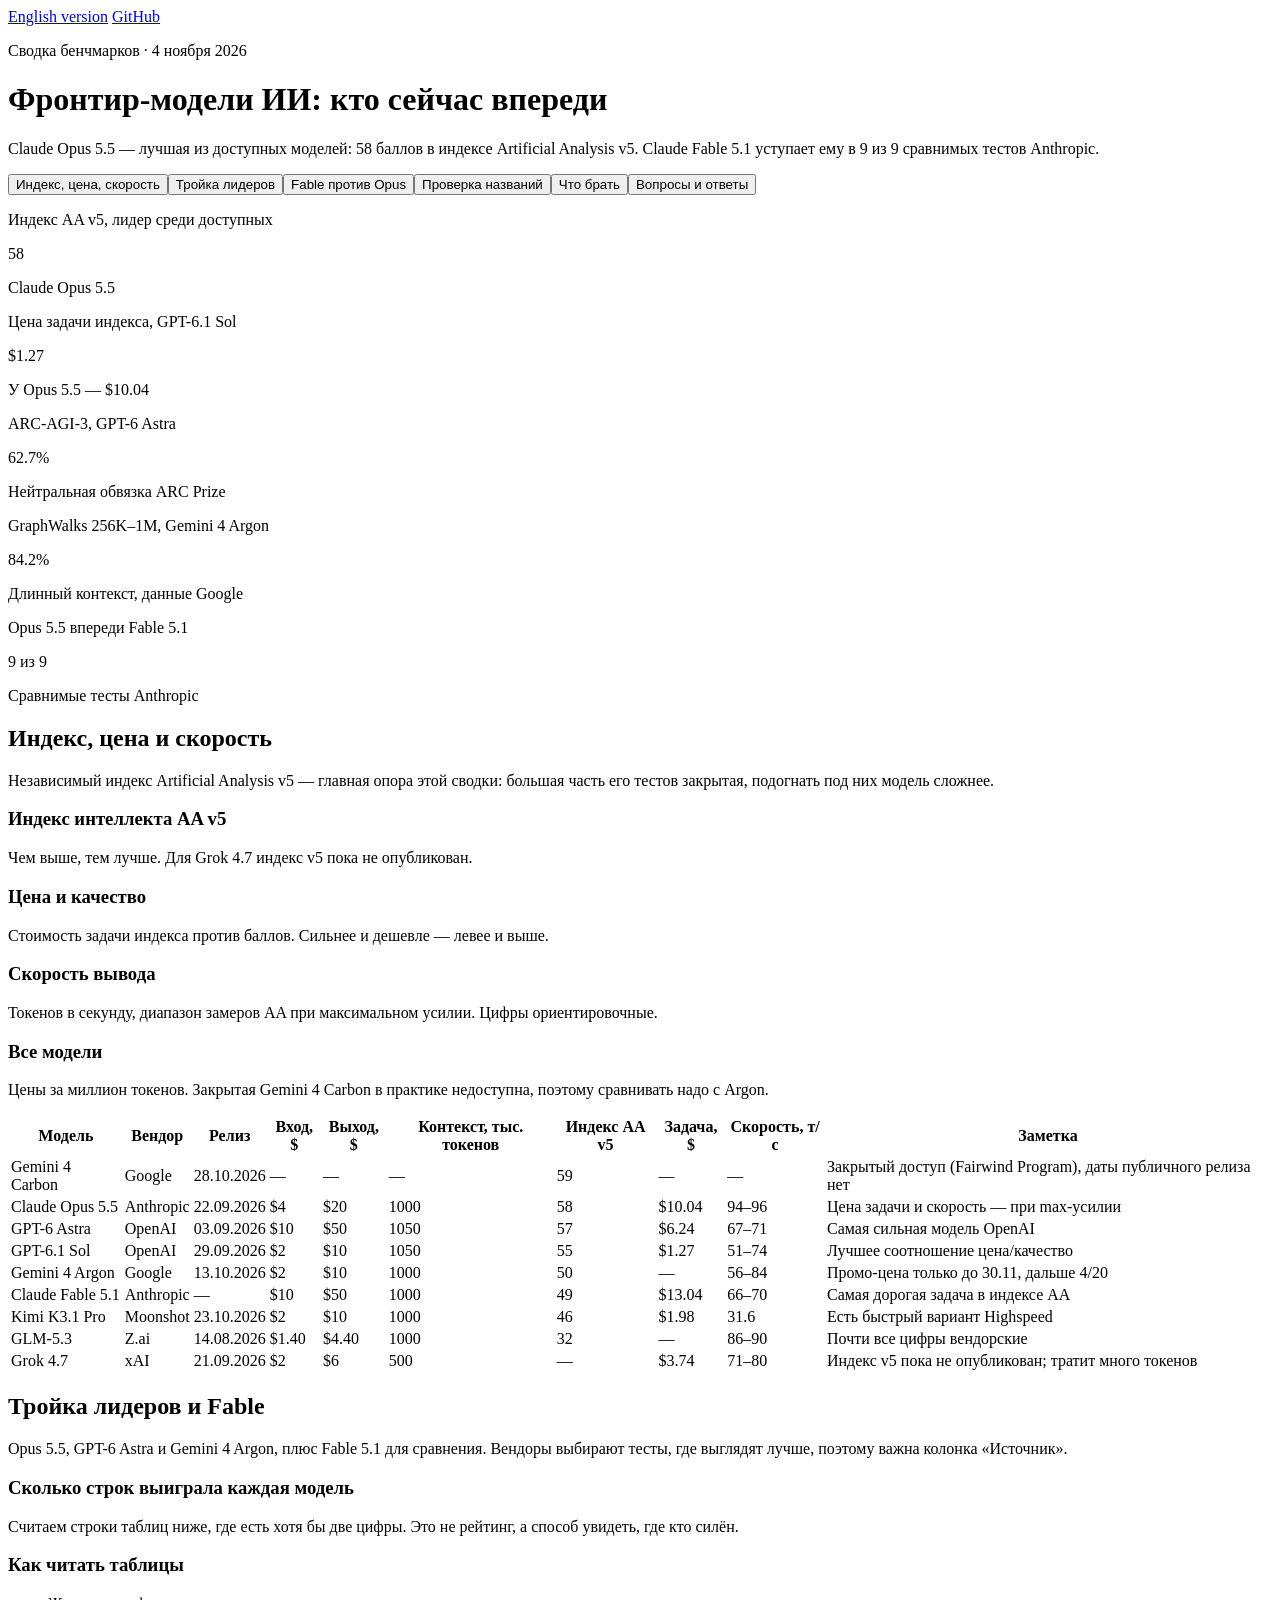
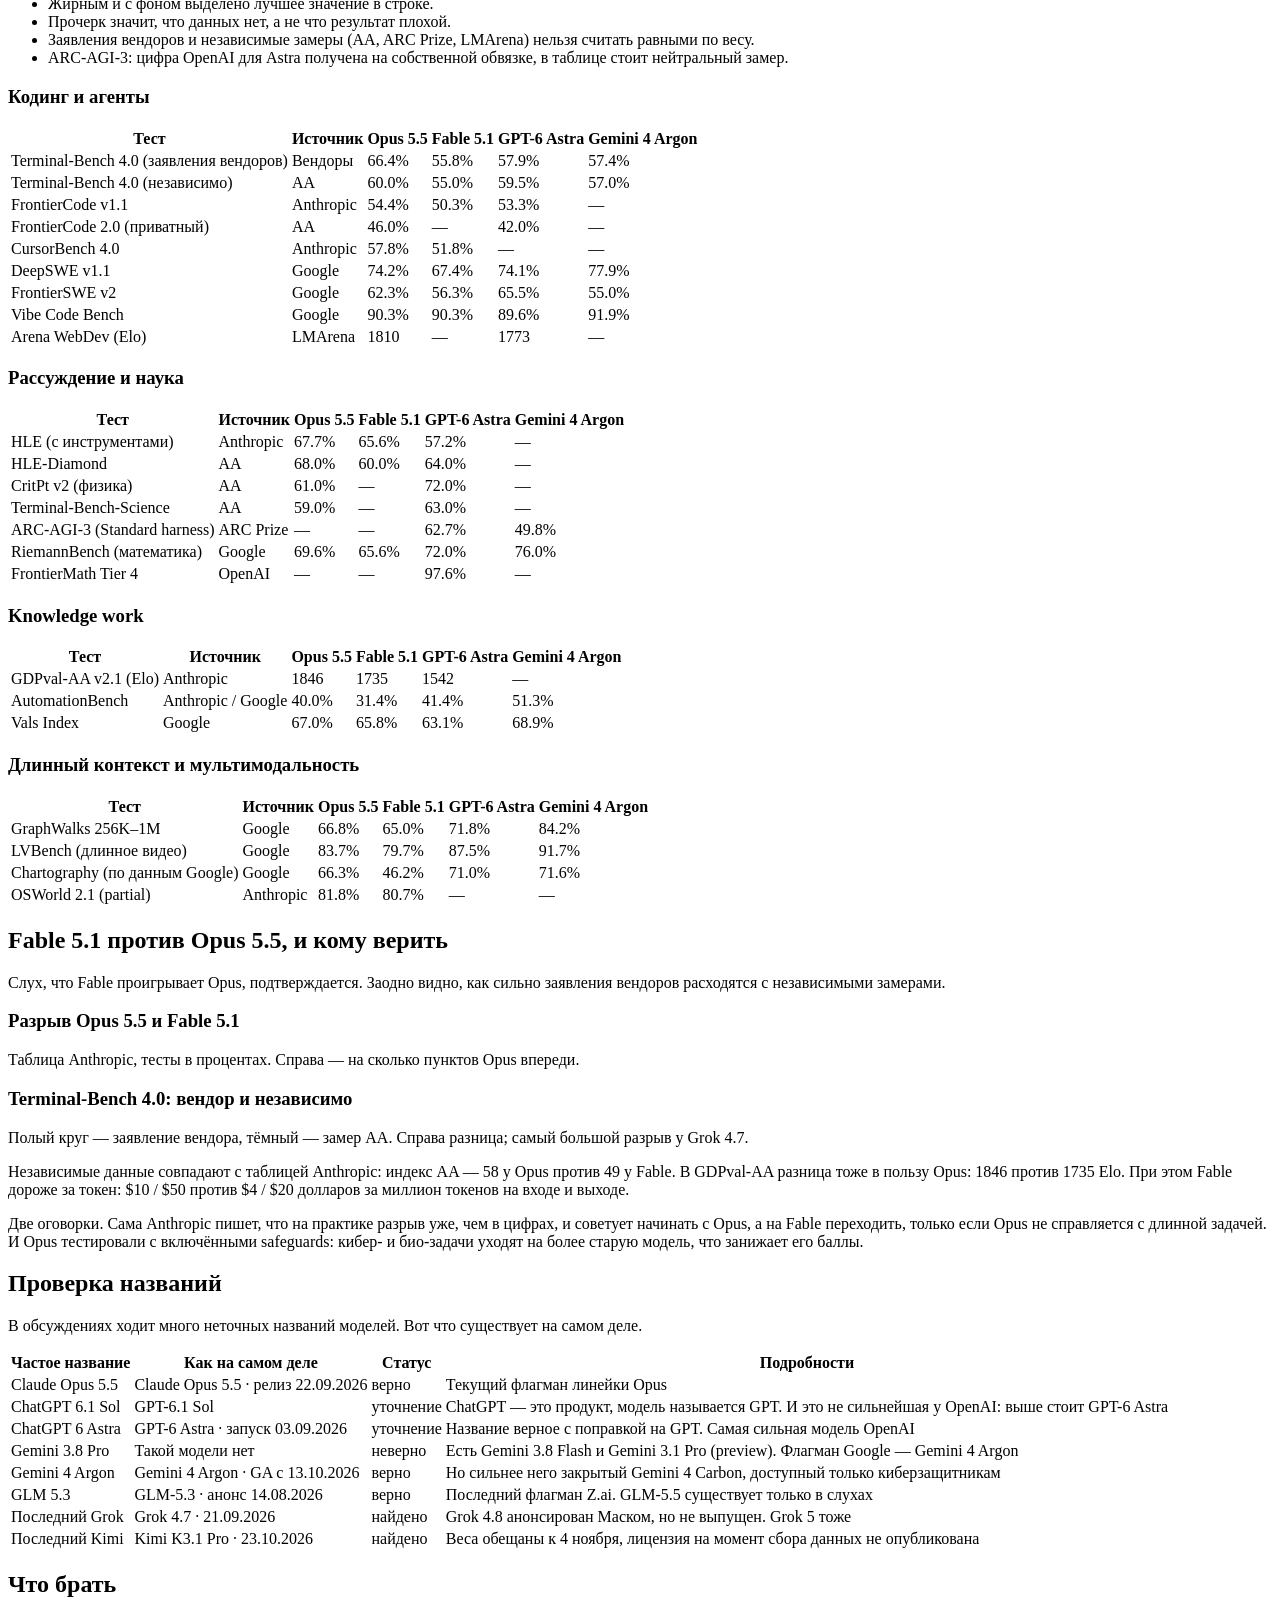
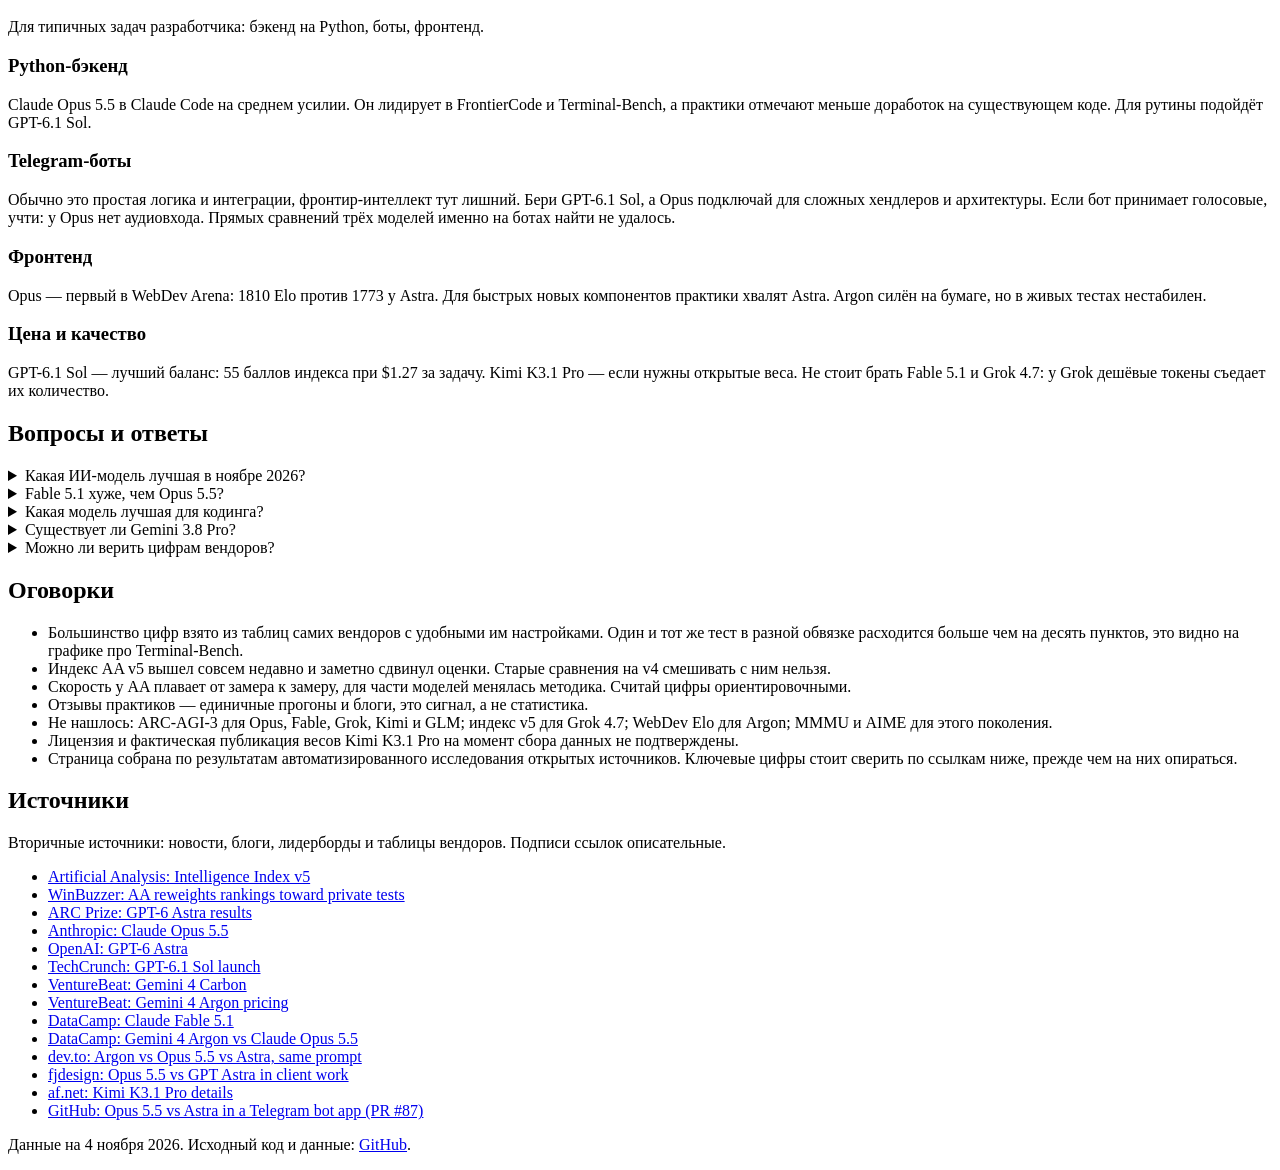
==== index.html @ 0c6dffbf "Add files via upload" ====
<!doctype html>
<html lang="ru">
<head>
<meta charset="utf-8">
<meta name="viewport" content="width=device-width, initial-scale=1">
<title>Бенчмарки ИИ-моделей, ноябрь 2026: Opus 5.5, GPT-6, Gemini 4, Grok, Kimi, GLM</title>
<meta name="description" content="Сводка бенчмарков Claude Opus 5.5, GPT-6 Astra, GPT-6.1 Sol, Gemini 4 Argon, Grok 4.7, Kimi K3.1 Pro и GLM-5.3: индекс, цена, скорость, кодинг.">
<meta name="keywords" content="бенчмарки ИИ 2026, сравнение нейросетей, Claude Opus 5.5, GPT-6 Astra, GPT-6.1 Sol, Gemini 4 Argon, Gemini 4 Carbon, Grok 4.7, Kimi K3.1 Pro, GLM-5.3, Claude Fable 5.1, лучшая нейросеть для кодинга, Artificial Analysis Intelligence Index, Terminal-Bench, ARC-AGI-3, цены API LLM">
<meta name="author" content="Folzy">
<meta name="robots" content="index, follow, max-image-preview:large">
<link rel="canonical" href="https://folzy1092.github.io/llm-bench-2026-11/ru/">
<link rel="alternate" hreflang="en" href="https://folzy1092.github.io/llm-bench-2026-11/">
<link rel="alternate" hreflang="ru" href="https://folzy1092.github.io/llm-bench-2026-11/ru/">
<link rel="alternate" hreflang="x-default" href="https://folzy1092.github.io/llm-bench-2026-11/">
<meta property="og:type" content="article">
<meta property="og:site_name" content="LLM Bench 2026-11">
<meta property="og:title" content="Бенчмарки ИИ-моделей, ноябрь 2026: Opus 5.5, GPT-6, Gemini 4, Grok, Kimi, GLM">
<meta property="og:description" content="Сводка бенчмарков Claude Opus 5.5, GPT-6 Astra, GPT-6.1 Sol, Gemini 4 Argon, Grok 4.7, Kimi K3.1 Pro и GLM-5.3: индекс, цена, скорость, кодинг.">
<meta property="og:url" content="https://folzy1092.github.io/llm-bench-2026-11/ru/">
<meta property="og:locale" content="ru_RU">
<meta property="og:locale:alternate" content="en_US">
<meta property="article:published_time" content="2026-11-04">
<meta name="twitter:card" content="summary">
<meta name="twitter:title" content="Бенчмарки ИИ-моделей, ноябрь 2026: Opus 5.5, GPT-6, Gemini 4, Grok, Kimi, GLM">
<meta name="twitter:description" content="Сводка бенчмарков Claude Opus 5.5, GPT-6 Astra, GPT-6.1 Sol, Gemini 4 Argon, Grok 4.7, Kimi K3.1 Pro и GLM-5.3: индекс, цена, скорость, кодинг.">
<meta name="color-scheme" content="light dark">
<link rel="icon" href="data:image/svg+xml,%3Csvg xmlns='http://www.w3.org/2000/svg' viewBox='0 0 32 32'%3E%3Crect width='32' height='32' rx='7' fill='%231f1e1d'/%3E%3Crect x='6' y='17' width='5' height='9' rx='1.5' fill='%23d97757'/%3E%3Crect x='13.5' y='10' width='5' height='16' rx='1.5' fill='%2310a37f'/%3E%3Crect x='21' y='5' width='5' height='21' rx='1.5' fill='%234285f4'/%3E%3C/svg%3E">
<link rel="stylesheet" href="../assets/style.css">
<script type="application/ld+json">{"@context": "https://schema.org", "@type": "Article", "headline": "Фронтир-модели ИИ в ноябре 2026: сводка бенчмарков", "description": "Сводка бенчмарков Claude Opus 5.5, GPT-6 Astra, GPT-6.1 Sol, Gemini 4 Argon, Grok 4.7, Kimi K3.1 Pro и GLM-5.3: индекс, цена, скорость, кодинг.", "inLanguage": "ru", "datePublished": "2026-11-04", "dateModified": "2026-11-04", "mainEntityOfPage": "https://folzy1092.github.io/llm-bench-2026-11/ru/", "url": "https://folzy1092.github.io/llm-bench-2026-11/ru/", "author": {"@type": "Person", "name": "Folzy", "url": "https://github.com/folzy1092"}, "keywords": "бенчмарки ИИ 2026, сравнение нейросетей, Claude Opus 5.5, GPT-6 Astra, GPT-6.1 Sol, Gemini 4 Argon, Gemini 4 Carbon, Grok 4.7, Kimi K3.1 Pro, GLM-5.3, Claude Fable 5.1, лучшая нейросеть для кодинга, Artificial Analysis Intelligence Index, Terminal-Bench, ARC-AGI-3, цены API LLM", "about": "Сравнение Claude Opus 5.5, GPT-6 Astra, GPT-6.1 Sol, Gemini 4 Argon, Grok 4.7, Kimi K3.1 Pro и GLM-5.3"}</script>
<script type="application/ld+json">{"@context": "https://schema.org", "@type": "FAQPage", "inLanguage": "ru", "mainEntity": [{"@type": "Question", "name": "Какая ИИ-модель лучшая в ноябре 2026?", "acceptedAnswer": {"@type": "Answer", "text": "Среди общедоступных моделей Claude Opus 5.5 лидирует в независимом индексе Artificial Analysis v5: 58 баллов, немного впереди GPT-6 Astra (57) и GPT-6.1 Sol (55). У Gemini 4 Carbon 59 баллов, но доступ только у киберзащитников."}}, {"@type": "Question", "name": "Fable 5.1 хуже, чем Opus 5.5?", "acceptedAnswer": {"@type": "Answer", "text": "В собственной таблице Anthropic Opus 5.5 впереди во всех 9 сравнимых тестах, независимый индекс это подтверждает (58 против 49). Fable при этом дороже за токен: $10 / $50 против $4 / $20 долларов за миллион токенов. Сама Anthropic пишет, что на практике разрыв уже."}}, {"@type": "Question", "name": "Какая модель лучшая для кодинга?", "acceptedAnswer": {"@type": "Answer", "text": "Claude Opus 5.5 лидирует в агентном кодинге и фронтенде (Terminal-Bench, FrontierCode, Arena WebDev). GPT-6.1 Sol даёт лучшее соотношение цены и качества: 55 баллов индекса при $1.27 за задачу против $10.04 у Opus. Gemini 4 Argon силён на длинном контексте."}}, {"@type": "Question", "name": "Существует ли Gemini 3.8 Pro?", "acceptedAnswer": {"@type": "Answer", "text": "Нет. Есть Gemini 3.8 Flash и Gemini 3.1 Pro (preview). Актуальный флагман Google — Gemini 4 Argon, а более сильный Gemini 4 Carbon закрыт для публики."}}, {"@type": "Question", "name": "Можно ли верить цифрам вендоров?", "acceptedAnswer": {"@type": "Answer", "text": "Осторожно. Один и тот же тест у вендора и в независимом замере может отличаться больше чем на десять пунктов: Grok 4.7 на Terminal-Bench 4.0 у xAI 37.6%, а у Artificial Analysis 25.8%."}}]}</script>
</head>
<body>
<div class="bm">

<nav class="top" aria-label="Language and repository">
<a href="https://folzy1092.github.io/llm-bench-2026-11/" hreflang="en" lang="en">English version</a>
<a href="https://github.com/folzy1092/llm-bench-2026-11" rel="noopener">GitHub</a>
</nav>

<header class="hero" id="top">
<p class="eyebrow">Сводка бенчмарков · 4 ноября 2026</p>
<h1>Фронтир-модели ИИ: кто сейчас впереди</h1>
<p class="lede">Claude Opus 5.5 — лучшая из доступных моделей: <span class="n" data-draw="val" data-source="models" data-field="aa_index" data-where="id=opus" data-fmt="int">58</span> баллов в индексе Artificial Analysis v5. Claude Fable 5.1 уступает ему в <span class="n" data-draw="val" data-source="fvo_summary" data-field="ahead" data-row="0" data-fmt="int">9</span> из <span class="n" data-draw="val" data-source="fvo_summary" data-field="total" data-row="0" data-fmt="int">9</span> сравнимых тестов Anthropic.</p>
<nav class="chips" aria-label="Sections"><button type="button" class="chip" data-go="sec-index">Индекс, цена, скорость</button><button type="button" class="chip" data-go="sec-trio">Тройка лидеров</button><button type="button" class="chip" data-go="sec-fable">Fable против Opus</button><button type="button" class="chip" data-go="sec-names">Проверка названий</button><button type="button" class="chip" data-go="sec-pick">Что брать</button><button type="button" class="chip" data-go="sec-faq">Вопросы и ответы</button></nav>
</header>

<div class="tiles">
<div class="tile"><p class="tl">Индекс AA v5, лидер среди доступных</p><p class="tv"><span data-draw="val" data-source="models" data-field="aa_index" data-where="id=opus" data-fmt="int">58</span></p><p class="tn">Claude Opus 5.5</p></div>
<div class="tile"><p class="tl">Цена задачи индекса, GPT-6.1 Sol</p><p class="tv"><span data-draw="val" data-source="models" data-field="task_cost" data-where="id=sol" data-fmt="usd2">$1.27</span></p><p class="tn">У Opus 5.5 — <span class="n" data-draw="val" data-source="models" data-field="task_cost" data-where="id=opus" data-fmt="usd2">$10.04</span></p></div>
<div class="tile"><p class="tl">ARC-AGI-3, GPT-6 Astra</p><p class="tv"><span data-draw="val" data-source="bench" data-field="astra" data-where="id=arc3" data-fmt="pct1">62.7%</span></p><p class="tn">Нейтральная обвязка ARC Prize</p></div>
<div class="tile"><p class="tl">GraphWalks 256K–1M, Gemini 4 Argon</p><p class="tv"><span data-draw="val" data-source="bench" data-field="argon" data-where="id=graph" data-fmt="pct1">84.2%</span></p><p class="tn">Длинный контекст, данные Google</p></div>
<div class="tile"><p class="tl">Opus 5.5 впереди Fable 5.1</p><p class="tv"><span data-draw="val" data-source="fvo_summary" data-field="ahead" data-row="0" data-fmt="int">9</span> из <span data-draw="val" data-source="fvo_summary" data-field="total" data-row="0" data-fmt="int">9</span></p><p class="tn">Сравнимые тесты Anthropic</p></div>
</div>

<section class="sec" id="sec-index">
<h2>Индекс, цена и скорость</h2>
<p class="sub">Независимый индекс Artificial Analysis v5 — главная опора этой сводки: большая часть его тестов закрытая, подогнать под них модель сложнее.</p>
<div class="grid3">
<div class="card" id="c-index"><h3>Индекс интеллекта AA v5</h3><p class="note">Чем выше, тем лучше. Для Grok 4.7 индекс v5 пока не опубликован.</p><div class="chart" data-draw="indexChart" data-source="models"></div></div>
<div class="card" id="c-value"><h3>Цена и качество</h3><p class="note">Стоимость задачи индекса против баллов. Сильнее и дешевле — левее и выше.</p><div class="chart" data-draw="valueChart" data-source="models"></div></div>
<div class="card" id="c-speed"><h3>Скорость вывода</h3><p class="note">Токенов в секунду, диапазон замеров AA при максимальном усилии. Цифры ориентировочные.</p><div class="chart" data-draw="speedChart" data-source="models"></div></div>
</div>
<noscript><p>Графикам нужен JavaScript. Все цифры есть и в таблицах.</p></noscript>
<div class="card" id="c-models"><h3>Все модели</h3><p class="note">Цены за миллион токенов. Закрытая Gemini 4 Carbon в практике недоступна, поэтому сравнивать надо с Argon.</p>
<div class="tbl-wrap"><table class="gt" data-source="models" data-row-key="id"><thead><tr><th data-field="model" data-fmt="text">Модель</th><th data-field="vendor" data-fmt="text" class="hide-sm">Вендор</th><th data-field="release" data-fmt="text" class="hide-sm">Релиз</th><th data-field="price_in" data-fmt="usd" class="num">Вход, $</th><th data-field="price_out" data-fmt="usd" class="num">Выход, $</th><th data-field="context_k" data-fmt="text" class="num hide-sm">Контекст, тыс. токенов</th><th data-field="aa_index" data-fmt="idx" class="num">Индекс AA v5</th><th data-field="task_cost" data-fmt="usd2" class="num">Задача, $</th><th data-field="speed_lo" data-fmt="range" data-hi="speed_hi" class="num hide-sm">Скорость, т/с</th><th data-field="note" data-fmt="text" class="hide-sm">Заметка</th></tr></thead><tbody data-draw="modelsBody"><tr data-key="carbon" class="dim"><td>Gemini 4 Carbon</td><td class="hide-sm">Google</td><td class="hide-sm">28.10.2026</td><td class="num">—</td><td class="num">—</td><td class="num hide-sm">—</td><td class="num bar" style="--w:90.77%">59</td><td class="num">—</td><td class="num hide-sm">—</td><td class="hide-sm sm">Закрытый доступ (Fairwind Program), даты публичного релиза нет</td></tr><tr data-key="opus"><td>Claude Opus 5.5</td><td class="hide-sm">Anthropic</td><td class="hide-sm">22.09.2026</td><td class="num">$4</td><td class="num">$20</td><td class="num hide-sm">1000</td><td class="num bar" style="--w:89.23%">58</td><td class="num">$10.04</td><td class="num hide-sm">94–96</td><td class="hide-sm sm">Цена задачи и скорость — при max-усилии</td></tr><tr data-key="astra"><td>GPT-6 Astra</td><td class="hide-sm">OpenAI</td><td class="hide-sm">03.09.2026</td><td class="num">$10</td><td class="num">$50</td><td class="num hide-sm">1050</td><td class="num bar" style="--w:87.69%">57</td><td class="num">$6.24</td><td class="num hide-sm">67–71</td><td class="hide-sm sm">Самая сильная модель OpenAI</td></tr><tr data-key="sol"><td>GPT-6.1 Sol</td><td class="hide-sm">OpenAI</td><td class="hide-sm">29.09.2026</td><td class="num">$2</td><td class="num">$10</td><td class="num hide-sm">1050</td><td class="num bar" style="--w:84.62%">55</td><td class="num">$1.27</td><td class="num hide-sm">51–74</td><td class="hide-sm sm">Лучшее соотношение цена/качество</td></tr><tr data-key="argon"><td>Gemini 4 Argon</td><td class="hide-sm">Google</td><td class="hide-sm">13.10.2026</td><td class="num">$2</td><td class="num">$10</td><td class="num hide-sm">1000</td><td class="num bar" style="--w:76.92%">50</td><td class="num">—</td><td class="num hide-sm">56–84</td><td class="hide-sm sm">Промо-цена только до 30.11, дальше 4/20</td></tr><tr data-key="fable"><td>Claude Fable 5.1</td><td class="hide-sm">Anthropic</td><td class="hide-sm">—</td><td class="num">$10</td><td class="num">$50</td><td class="num hide-sm">1000</td><td class="num bar" style="--w:75.38%">49</td><td class="num">$13.04</td><td class="num hide-sm">66–70</td><td class="hide-sm sm">Самая дорогая задача в индексе AA</td></tr><tr data-key="kimi"><td>Kimi K3.1 Pro</td><td class="hide-sm">Moonshot</td><td class="hide-sm">23.10.2026</td><td class="num">$2</td><td class="num">$10</td><td class="num hide-sm">1000</td><td class="num bar" style="--w:70.77%">46</td><td class="num">$1.98</td><td class="num hide-sm">31.6</td><td class="hide-sm sm">Есть быстрый вариант Highspeed</td></tr><tr data-key="glm"><td>GLM-5.3</td><td class="hide-sm">Z.ai</td><td class="hide-sm">14.08.2026</td><td class="num">$1.40</td><td class="num">$4.40</td><td class="num hide-sm">1000</td><td class="num bar" style="--w:49.23%">32</td><td class="num">—</td><td class="num hide-sm">86–90</td><td class="hide-sm sm">Почти все цифры вендорские</td></tr><tr data-key="grok"><td>Grok 4.7</td><td class="hide-sm">xAI</td><td class="hide-sm">21.09.2026</td><td class="num">$2</td><td class="num">$6</td><td class="num hide-sm">500</td><td class="num">—</td><td class="num">$3.74</td><td class="num hide-sm">71–80</td><td class="hide-sm sm">Индекс v5 пока не опубликован; тратит много токенов</td></tr></tbody></table></div>
</div>
</section>

<section class="sec" id="sec-trio">
<h2>Тройка лидеров и Fable</h2>
<p class="sub">Opus 5.5, GPT-6 Astra и Gemini 4 Argon, плюс Fable 5.1 для сравнения. Вендоры выбирают тесты, где выглядят лучше, поэтому важна колонка «Источник».</p>
<div class="grid2">
<div class="card" id="c-wins"><h3>Сколько строк выиграла каждая модель</h3><p class="note">Считаем строки таблиц ниже, где есть хотя бы две цифры. Это не рейтинг, а способ увидеть, где кто силён.</p><div class="chart" data-draw="winsChart" data-source="wins"></div></div>
<div class="card"><h3>Как читать таблицы</h3><ul><li>Жирным и с фоном выделено лучшее значение в строке.</li><li>Прочерк значит, что данных нет, а не что результат плохой.</li><li>Заявления вендоров и независимые замеры (AA, ARC Prize, LMArena) нельзя считать равными по весу.</li><li>ARC-AGI-3: цифра OpenAI для Astra получена на собственной обвязке, в таблице стоит нейтральный замер.</li></ul></div>
</div>
<div class="grid2">
<div class="card"><h3>Кодинг и агенты</h3><div class="tbl-wrap"><table class="gt" data-source="bench" data-row-key="id"><thead><tr><th data-field="benchmark" data-fmt="text">Тест</th><th data-field="source" data-fmt="text" class="hide-sm">Источник</th><th data-field="opus" data-fmt="val" class="num">Opus 5.5</th><th data-field="fable" data-fmt="val" class="num">Fable 5.1</th><th data-field="astra" data-fmt="val" class="num">GPT-6 Astra</th><th data-field="argon" data-fmt="val" class="num">Gemini 4 Argon</th></tr></thead><tbody data-draw="benchBody" data-group="code"><tr data-key="tb4v"><td>Terminal-Bench 4.0 (заявления вендоров)</td><td class="hide-sm">Вендоры</td><td class="num best">66.4%</td><td class="num">55.8%</td><td class="num">57.9%</td><td class="num">57.4%</td></tr><tr data-key="tb4aa"><td>Terminal-Bench 4.0 (независимо)</td><td class="hide-sm">AA</td><td class="num best">60.0%</td><td class="num">55.0%</td><td class="num">59.5%</td><td class="num">57.0%</td></tr><tr data-key="fc11"><td>FrontierCode v1.1</td><td class="hide-sm">Anthropic</td><td class="num best">54.4%</td><td class="num">50.3%</td><td class="num">53.3%</td><td class="num">—</td></tr><tr data-key="fc2"><td>FrontierCode 2.0 (приватный)</td><td class="hide-sm">AA</td><td class="num best">46.0%</td><td class="num">—</td><td class="num">42.0%</td><td class="num">—</td></tr><tr data-key="cursor"><td>CursorBench 4.0</td><td class="hide-sm">Anthropic</td><td class="num best">57.8%</td><td class="num">51.8%</td><td class="num">—</td><td class="num">—</td></tr><tr data-key="deepswe"><td>DeepSWE v1.1</td><td class="hide-sm">Google</td><td class="num">74.2%</td><td class="num">67.4%</td><td class="num">74.1%</td><td class="num best">77.9%</td></tr><tr data-key="fswe2"><td>FrontierSWE v2</td><td class="hide-sm">Google</td><td class="num">62.3%</td><td class="num">56.3%</td><td class="num best">65.5%</td><td class="num">55.0%</td></tr><tr data-key="vibe"><td>Vibe Code Bench</td><td class="hide-sm">Google</td><td class="num">90.3%</td><td class="num">90.3%</td><td class="num">89.6%</td><td class="num best">91.9%</td></tr><tr data-key="arena"><td>Arena WebDev (Elo)</td><td class="hide-sm">LMArena</td><td class="num best">1810</td><td class="num">—</td><td class="num">1773</td><td class="num">—</td></tr></tbody></table></div></div><div class="card"><h3>Рассуждение и наука</h3><div class="tbl-wrap"><table class="gt" data-source="bench" data-row-key="id"><thead><tr><th data-field="benchmark" data-fmt="text">Тест</th><th data-field="source" data-fmt="text" class="hide-sm">Источник</th><th data-field="opus" data-fmt="val" class="num">Opus 5.5</th><th data-field="fable" data-fmt="val" class="num">Fable 5.1</th><th data-field="astra" data-fmt="val" class="num">GPT-6 Astra</th><th data-field="argon" data-fmt="val" class="num">Gemini 4 Argon</th></tr></thead><tbody data-draw="benchBody" data-group="reason"><tr data-key="hle"><td>HLE (с инструментами)</td><td class="hide-sm">Anthropic</td><td class="num best">67.7%</td><td class="num">65.6%</td><td class="num">57.2%</td><td class="num">—</td></tr><tr data-key="hled"><td>HLE-Diamond</td><td class="hide-sm">AA</td><td class="num best">68.0%</td><td class="num">60.0%</td><td class="num">64.0%</td><td class="num">—</td></tr><tr data-key="critpt"><td>CritPt v2 (физика)</td><td class="hide-sm">AA</td><td class="num">61.0%</td><td class="num">—</td><td class="num best">72.0%</td><td class="num">—</td></tr><tr data-key="tbsci"><td>Terminal-Bench-Science</td><td class="hide-sm">AA</td><td class="num">59.0%</td><td class="num">—</td><td class="num best">63.0%</td><td class="num">—</td></tr><tr data-key="arc3"><td>ARC-AGI-3 (Standard harness)</td><td class="hide-sm">ARC Prize</td><td class="num">—</td><td class="num">—</td><td class="num best">62.7%</td><td class="num">49.8%</td></tr><tr data-key="riemann"><td>RiemannBench (математика)</td><td class="hide-sm">Google</td><td class="num">69.6%</td><td class="num">65.6%</td><td class="num">72.0%</td><td class="num best">76.0%</td></tr><tr data-key="fmath"><td>FrontierMath Tier 4</td><td class="hide-sm">OpenAI</td><td class="num">—</td><td class="num">—</td><td class="num">97.6%</td><td class="num">—</td></tr></tbody></table></div></div><div class="card"><h3>Knowledge work</h3><div class="tbl-wrap"><table class="gt" data-source="bench" data-row-key="id"><thead><tr><th data-field="benchmark" data-fmt="text">Тест</th><th data-field="source" data-fmt="text" class="hide-sm">Источник</th><th data-field="opus" data-fmt="val" class="num">Opus 5.5</th><th data-field="fable" data-fmt="val" class="num">Fable 5.1</th><th data-field="astra" data-fmt="val" class="num">GPT-6 Astra</th><th data-field="argon" data-fmt="val" class="num">Gemini 4 Argon</th></tr></thead><tbody data-draw="benchBody" data-group="work"><tr data-key="gdpval"><td>GDPval-AA v2.1 (Elo)</td><td class="hide-sm">Anthropic</td><td class="num best">1846</td><td class="num">1735</td><td class="num">1542</td><td class="num">—</td></tr><tr data-key="auto"><td>AutomationBench</td><td class="hide-sm">Anthropic / Google</td><td class="num">40.0%</td><td class="num">31.4%</td><td class="num">41.4%</td><td class="num best">51.3%</td></tr><tr data-key="vals"><td>Vals Index</td><td class="hide-sm">Google</td><td class="num">67.0%</td><td class="num">65.8%</td><td class="num">63.1%</td><td class="num best">68.9%</td></tr></tbody></table></div></div><div class="card"><h3>Длинный контекст и мультимодальность</h3><div class="tbl-wrap"><table class="gt" data-source="bench" data-row-key="id"><thead><tr><th data-field="benchmark" data-fmt="text">Тест</th><th data-field="source" data-fmt="text" class="hide-sm">Источник</th><th data-field="opus" data-fmt="val" class="num">Opus 5.5</th><th data-field="fable" data-fmt="val" class="num">Fable 5.1</th><th data-field="astra" data-fmt="val" class="num">GPT-6 Astra</th><th data-field="argon" data-fmt="val" class="num">Gemini 4 Argon</th></tr></thead><tbody data-draw="benchBody" data-group="context"><tr data-key="graph"><td>GraphWalks 256K–1M</td><td class="hide-sm">Google</td><td class="num">66.8%</td><td class="num">65.0%</td><td class="num">71.8%</td><td class="num best">84.2%</td></tr><tr data-key="lvbench"><td>LVBench (длинное видео)</td><td class="hide-sm">Google</td><td class="num">83.7%</td><td class="num">79.7%</td><td class="num">87.5%</td><td class="num best">91.7%</td></tr><tr data-key="chart"><td>Chartography (по данным Google)</td><td class="hide-sm">Google</td><td class="num">66.3%</td><td class="num">46.2%</td><td class="num">71.0%</td><td class="num best">71.6%</td></tr><tr data-key="osworld"><td>OSWorld 2.1 (partial)</td><td class="hide-sm">Anthropic</td><td class="num best">81.8%</td><td class="num">80.7%</td><td class="num">—</td><td class="num">—</td></tr></tbody></table></div></div>
</div>
</section>

<section class="sec" id="sec-fable">
<h2>Fable 5.1 против Opus 5.5, и кому верить</h2>
<p class="sub">Слух, что Fable проигрывает Opus, подтверждается. Заодно видно, как сильно заявления вендоров расходятся с независимыми замерами.</p>
<div class="grid2">
<div class="card" id="c-fvo"><h3>Разрыв Opus 5.5 и Fable 5.1</h3><p class="note">Таблица Anthropic, тесты в процентах. Справа — на сколько пунктов Opus впереди.</p><div class="chart" data-draw="fvoChart" data-source="fvo_delta"></div></div>
<div class="card" id="c-tb4"><h3>Terminal-Bench 4.0: вендор и независимо</h3><p class="note">Полый круг — заявление вендора, тёмный — замер AA. Справа разница; самый большой разрыв у Grok 4.7.</p><div class="chart" data-draw="tb4Chart" data-source="tb4_delta"></div></div>
</div>
<div class="card"><p class="callout">Независимые данные совпадают с таблицей Anthropic: индекс AA — <span class="n" data-draw="val" data-source="models" data-field="aa_index" data-where="id=opus" data-fmt="int">58</span> у Opus против <span class="n" data-draw="val" data-source="models" data-field="aa_index" data-where="id=fable" data-fmt="int">49</span> у Fable. В GDPval-AA разница тоже в пользу Opus: <span class="n" data-draw="val" data-source="fable_vs_opus" data-field="opus" data-where="id=gdpval" data-fmt="elo">1846</span> против <span class="n" data-draw="val" data-source="fable_vs_opus" data-field="fable" data-where="id=gdpval" data-fmt="elo">1735</span> Elo. При этом Fable дороже за токен: <span class="n" data-draw="val" data-source="models" data-field="price_in" data-where="id=fable" data-fmt="usd">$10</span> / <span class="n" data-draw="val" data-source="models" data-field="price_out" data-where="id=fable" data-fmt="usd">$50</span> против <span class="n" data-draw="val" data-source="models" data-field="price_in" data-where="id=opus" data-fmt="usd">$4</span> / <span class="n" data-draw="val" data-source="models" data-field="price_out" data-where="id=opus" data-fmt="usd">$20</span> долларов за миллион токенов на входе и выходе.</p><p class="note">Две оговорки. Сама Anthropic пишет, что на практике разрыв уже, чем в цифрах, и советует начинать с Opus, а на Fable переходить, только если Opus не справляется с длинной задачей. И Opus тестировали с включёнными safeguards: кибер- и био-задачи уходят на более старую модель, что занижает его баллы.</p></div>
</section>

<section class="sec" id="sec-names">
<h2>Проверка названий</h2>
<p class="sub">В обсуждениях ходит много неточных названий моделей. Вот что существует на самом деле.</p>
<div class="card"><div class="tbl-wrap"><table class="gt" data-source="naming" data-row-key="id"><thead><tr><th data-field="asked" data-fmt="text">Частое название</th><th data-field="actual" data-fmt="text">Как на самом деле</th><th data-field="status" data-fmt="status">Статус</th><th data-field="detail" data-fmt="text" class="hide-sm">Подробности</th></tr></thead><tbody data-draw="namingBody"><tr data-key="opus"><td>Claude Opus 5.5</td><td>Claude Opus 5.5 · релиз 22.09.2026</td><td class="st-ok">верно</td><td class="hide-sm sm">Текущий флагман линейки Opus</td></tr><tr data-key="sol"><td>ChatGPT 6.1 Sol</td><td>GPT-6.1 Sol</td><td class="st-clarify">уточнение</td><td class="hide-sm sm">ChatGPT — это продукт, модель называется GPT. И это не сильнейшая у OpenAI: выше стоит GPT-6 Astra</td></tr><tr data-key="astra"><td>ChatGPT 6 Astra</td><td>GPT-6 Astra · запуск 03.09.2026</td><td class="st-clarify">уточнение</td><td class="hide-sm sm">Название верное с поправкой на GPT. Самая сильная модель OpenAI</td></tr><tr data-key="gemini38"><td>Gemini 3.8 Pro</td><td>Такой модели нет</td><td class="st-bad">неверно</td><td class="hide-sm sm">Есть Gemini 3.8 Flash и Gemini 3.1 Pro (preview). Флагман Google — Gemini 4 Argon</td></tr><tr data-key="argon"><td>Gemini 4 Argon</td><td>Gemini 4 Argon · GA с 13.10.2026</td><td class="st-ok">верно</td><td class="hide-sm sm">Но сильнее него закрытый Gemini 4 Carbon, доступный только киберзащитникам</td></tr><tr data-key="glm"><td>GLM 5.3</td><td>GLM-5.3 · анонс 14.08.2026</td><td class="st-ok">верно</td><td class="hide-sm sm">Последний флагман Z.ai. GLM-5.5 существует только в слухах</td></tr><tr data-key="grok"><td>Последний Grok</td><td>Grok 4.7 · 21.09.2026</td><td class="st-found">найдено</td><td class="hide-sm sm">Grok 4.8 анонсирован Маском, но не выпущен. Grok 5 тоже</td></tr><tr data-key="kimi"><td>Последний Kimi</td><td>Kimi K3.1 Pro · 23.10.2026</td><td class="st-found">найдено</td><td class="hide-sm sm">Веса обещаны к 4 ноября, лицензия на момент сбора данных не опубликована</td></tr></tbody></table></div></div>
</section>

<section class="sec" id="sec-pick">
<h2>Что брать</h2>
<p class="sub">Для типичных задач разработчика: бэкенд на Python, боты, фронтенд.</p>
<div class="picks">
<div class="card"><h3>Python-бэкенд</h3><p>Claude Opus 5.5 в Claude Code на среднем усилии. Он лидирует в FrontierCode и Terminal-Bench, а практики отмечают меньше доработок на существующем коде. Для рутины подойдёт GPT-6.1 Sol.</p></div>
<div class="card"><h3>Telegram-боты</h3><p>Обычно это простая логика и интеграции, фронтир-интеллект тут лишний. Бери GPT-6.1 Sol, а Opus подключай для сложных хендлеров и архитектуры. Если бот принимает голосовые, учти: у Opus нет аудиовхода. Прямых сравнений трёх моделей именно на ботах найти не удалось.</p></div>
<div class="card"><h3>Фронтенд</h3><p>Opus — первый в WebDev Arena: <span class="n" data-draw="val" data-source="bench" data-field="opus" data-where="id=arena" data-fmt="elo">1810</span> Elo против <span class="n" data-draw="val" data-source="bench" data-field="astra" data-where="id=arena" data-fmt="elo">1773</span> у Astra. Для быстрых новых компонентов практики хвалят Astra. Argon силён на бумаге, но в живых тестах нестабилен.</p></div>
<div class="card"><h3>Цена и качество</h3><p>GPT-6.1 Sol — лучший баланс: <span class="n" data-draw="val" data-source="models" data-field="aa_index" data-where="id=sol" data-fmt="int">55</span> баллов индекса при <span class="n" data-draw="val" data-source="models" data-field="task_cost" data-where="id=sol" data-fmt="usd2">$1.27</span> за задачу. Kimi K3.1 Pro — если нужны открытые веса. Не стоит брать Fable 5.1 и Grok 4.7: у Grok дешёвые токены съедает их количество.</p></div>
</div>
</section>

<section class="sec" id="sec-faq">
<h2>Вопросы и ответы</h2>
<div class="faq"><details><summary>Какая ИИ-модель лучшая в ноябре 2026?</summary><p>Среди общедоступных моделей Claude Opus 5.5 лидирует в независимом индексе Artificial Analysis v5: 58 баллов, немного впереди GPT-6 Astra (57) и GPT-6.1 Sol (55). У Gemini 4 Carbon 59 баллов, но доступ только у киберзащитников.</p></details><details><summary>Fable 5.1 хуже, чем Opus 5.5?</summary><p>В собственной таблице Anthropic Opus 5.5 впереди во всех 9 сравнимых тестах, независимый индекс это подтверждает (58 против 49). Fable при этом дороже за токен: $10 / $50 против $4 / $20 долларов за миллион токенов. Сама Anthropic пишет, что на практике разрыв уже.</p></details><details><summary>Какая модель лучшая для кодинга?</summary><p>Claude Opus 5.5 лидирует в агентном кодинге и фронтенде (Terminal-Bench, FrontierCode, Arena WebDev). GPT-6.1 Sol даёт лучшее соотношение цены и качества: 55 баллов индекса при $1.27 за задачу против $10.04 у Opus. Gemini 4 Argon силён на длинном контексте.</p></details><details><summary>Существует ли Gemini 3.8 Pro?</summary><p>Нет. Есть Gemini 3.8 Flash и Gemini 3.1 Pro (preview). Актуальный флагман Google — Gemini 4 Argon, а более сильный Gemini 4 Carbon закрыт для публики.</p></details><details><summary>Можно ли верить цифрам вендоров?</summary><p>Осторожно. Один и тот же тест у вендора и в независимом замере может отличаться больше чем на десять пунктов: Grok 4.7 на Terminal-Bench 4.0 у xAI 37.6%, а у Artificial Analysis 25.8%.</p></details></div>
</section>

<section class="sec" id="sec-caveats">
<h2>Оговорки</h2>
<div class="card"><ul><li>Большинство цифр взято из таблиц самих вендоров с удобными им настройками. Один и тот же тест в разной обвязке расходится больше чем на десять пунктов, это видно на графике про Terminal-Bench.</li><li>Индекс AA v5 вышел совсем недавно и заметно сдвинул оценки. Старые сравнения на v4 смешивать с ним нельзя.</li><li>Скорость у AA плавает от замера к замеру, для части моделей менялась методика. Считай цифры ориентировочными.</li><li>Отзывы практиков — единичные прогоны и блоги, это сигнал, а не статистика.</li><li>Не нашлось: ARC-AGI-3 для Opus, Fable, Grok, Kimi и GLM; индекс v5 для Grok 4.7; WebDev Elo для Argon; MMMU и AIME для этого поколения.</li><li>Лицензия и фактическая публикация весов Kimi K3.1 Pro на момент сбора данных не подтверждены.</li><li>Страница собрана по результатам автоматизированного исследования открытых источников. Ключевые цифры стоит сверить по ссылкам ниже, прежде чем на них опираться.</li></ul></div>
</section>

<section class="sec" id="sec-sources">
<h2>Источники</h2>
<p class="sub">Вторичные источники: новости, блоги, лидерборды и таблицы вендоров. Подписи ссылок описательные.</p>
<ul class="src"><li><a href="https://artificialanalysis.ai/articles/artificial-analysis-intelligence-index-v5" rel="noopener" target="_blank">Artificial Analysis: Intelligence Index v5</a></li><li><a href="https://winbuzzer.com/2026/10/28/artificial-analysis-reweights-ai-rankings-toward-private-tests-xcxwbn/" rel="noopener" target="_blank">WinBuzzer: AA reweights rankings toward private tests</a></li><li><a href="https://arcprize.org/results/openai-gpt-6-astra" rel="noopener" target="_blank">ARC Prize: GPT-6 Astra results</a></li><li><a href="https://www.anthropic.com/claude-opus-5-5" rel="noopener" target="_blank">Anthropic: Claude Opus 5.5</a></li><li><a href="https://openai.com/index/gpt-6-astra-next-generation-work/" rel="noopener" target="_blank">OpenAI: GPT-6 Astra</a></li><li><a href="https://techcrunch.com/2026/09/29/openai-launches-gpt-6-1-sol-says-it-nearly-matches-gpt-6-astra-and-costs-less/" rel="noopener" target="_blank">TechCrunch: GPT-6.1 Sol launch</a></li><li><a href="https://venturebeat.com/technology/google-unveils-gemini-4-carbon-retaking-the-worlds-no-1-spot-on-updated-harder-benchmarks-but-access-is-limited" rel="noopener" target="_blank">VentureBeat: Gemini 4 Carbon</a></li><li><a href="https://venturebeat.com/technology/google-makes-gemini-4-argon-broadly-available-with-limited-time-low-api-pricing-of-2-10-per-1m-token" rel="noopener" target="_blank">VentureBeat: Gemini 4 Argon pricing</a></li><li><a href="https://www.datacamp.com/blog/claude-fable-5-1" rel="noopener" target="_blank">DataCamp: Claude Fable 5.1</a></li><li><a href="https://www.datacamp.com/blog/gemini-4-argon-vs-claude-opus-5-5" rel="noopener" target="_blank">DataCamp: Gemini 4 Argon vs Claude Opus 5.5</a></li><li><a href="https://dev.to/akartit/gemini-4-argon-vs-opus-55-vs-gpt-6-astra-same-prompt-real-bills-1dd9" rel="noopener" target="_blank">dev.to: Argon vs Opus 5.5 vs Astra, same prompt</a></li><li><a href="https://fjdesign.de/en/blog/opus-5-5-vs-gpt-astra-compared-which-ai-model-right-business" rel="noopener" target="_blank">fjdesign: Opus 5.5 vs GPT Astra in client work</a></li><li><a href="https://af.net/realtime/moonshot-ai-details-2-8t-open-weight-model-kimi-k3-1-pro/" rel="noopener" target="_blank">af.net: Kimi K3.1 Pro details</a></li><li><a href="https://github.com/EugeneDraitsev/telegram-bot-app/pull/87" rel="noopener" target="_blank">GitHub: Opus 5.5 vs Astra in a Telegram bot app (PR #87)</a></li></ul>
<p class="foot">Данные на 4 ноября 2026. Исходный код и данные: <a href="https://github.com/folzy1092/llm-bench-2026-11" rel="noopener">GitHub</a>.</p>
</section>

</div>
<script>window.__L={"notLoaded": "Не загрузилось", "closedSuffix": " · закрыт", "vendor": "Вендор", "indexAA": "Индекс AA v5", "taskCost": "Цена задачи", "speedTps": "Скорость, т/с", "leads": "Лидирует в строках", "of": " из ", "gapPp": "Разрыв, п.п.", "claimed": "Заявление вендора", "aaMeasure": "Замер AA", "valueX": "Цена задачи индекса, $ (логарифмическая шкала)", "valueY": "Индекс AA v5", "better": "← лучше: дешевле и сильнее"};window.__DATA={"models":[{"id":"opus","model":"Claude Opus 5.5","vendor":"Anthropic","release":"22.09.2026","price_in":4,"price_out":20,"context_k":1000,"aa_index":58,"task_cost":10.04,"speed_lo":94,"speed_hi":96,"restricted":false,"note":"Цена задачи и скорость — при max-усилии"},{"id":"astra","model":"GPT-6 Astra","vendor":"OpenAI","release":"03.09.2026","price_in":10,"price_out":50,"context_k":1050,"aa_index":57,"task_cost":6.24,"speed_lo":67,"speed_hi":71,"restricted":false,"note":"Самая сильная модель OpenAI"},{"id":"sol","model":"GPT-6.1 Sol","vendor":"OpenAI","release":"29.09.2026","price_in":2,"price_out":10,"context_k":1050,"aa_index":55,"task_cost":1.27,"speed_lo":51,"speed_hi":74,"restricted":false,"note":"Лучшее соотношение цена/качество"},{"id":"argon","model":"Gemini 4 Argon","vendor":"Google","release":"13.10.2026","price_in":2,"price_out":10,"context_k":1000,"aa_index":50,"task_cost":null,"speed_lo":56,"speed_hi":84,"restricted":false,"note":"Промо-цена только до 30.11, дальше 4/20"},{"id":"fable","model":"Claude Fable 5.1","vendor":"Anthropic","release":null,"price_in":10,"price_out":50,"context_k":1000,"aa_index":49,"task_cost":13.04,"speed_lo":66,"speed_hi":70,"restricted":false,"note":"Самая дорогая задача в индексе AA"},{"id":"kimi","model":"Kimi K3.1 Pro","vendor":"Moonshot","release":"23.10.2026","price_in":2,"price_out":10,"context_k":1000,"aa_index":46,"task_cost":1.98,"speed_lo":31.6,"speed_hi":31.6,"restricted":false,"note":"Есть быстрый вариант Highspeed"},{"id":"grok","model":"Grok 4.7","vendor":"xAI","release":"21.09.2026","price_in":2,"price_out":6,"context_k":500,"aa_index":null,"task_cost":3.74,"speed_lo":71,"speed_hi":80,"restricted":false,"note":"Индекс v5 пока не опубликован; тратит много токенов"},{"id":"glm","model":"GLM-5.3","vendor":"Z.ai","release":"14.08.2026","price_in":1.4,"price_out":4.4,"context_k":1000,"aa_index":32,"task_cost":null,"speed_lo":86,"speed_hi":90,"restricted":false,"note":"Почти все цифры вендорские"},{"id":"carbon","model":"Gemini 4 Carbon","vendor":"Google","release":"28.10.2026","price_in":null,"price_out":null,"context_k":null,"aa_index":59,"task_cost":null,"speed_lo":null,"speed_hi":null,"restricted":true,"note":"Закрытый доступ (Fairwind Program), даты публичного релиза нет"}],"bench":[{"id":"tb4v","group":"code","unit":"%","opus":66.4,"fable":55.8,"astra":57.9,"argon":57.4,"benchmark":"Terminal-Bench 4.0 (заявления вендоров)","source":"Вендоры","note":""},{"id":"tb4aa","group":"code","unit":"%","opus":60,"fable":55,"astra":59.5,"argon":57,"benchmark":"Terminal-Bench 4.0 (независимо)","source":"AA","note":"У Opus ≈60, у Astra 59–60 (показана середина)"},{"id":"fc11","group":"code","unit":"%","opus":54.4,"fable":50.3,"astra":53.3,"argon":null,"benchmark":"FrontierCode v1.1","source":"Anthropic","note":""},{"id":"fc2","group":"code","unit":"%","opus":46,"fable":null,"astra":42,"argon":null,"benchmark":"FrontierCode 2.0 (приватный)","source":"AA","note":""},{"id":"cursor","group":"code","unit":"%","opus":57.8,"fable":51.8,"astra":null,"argon":null,"benchmark":"CursorBench 4.0","source":"Anthropic","note":""},{"id":"deepswe","group":"code","unit":"%","opus":74.2,"fable":67.4,"astra":74.1,"argon":77.9,"benchmark":"DeepSWE v1.1","source":"Google","note":""},{"id":"fswe2","group":"code","unit":"%","opus":62.3,"fable":56.3,"astra":65.5,"argon":55.0,"benchmark":"FrontierSWE v2","source":"Google","note":""},{"id":"vibe","group":"code","unit":"%","opus":90.3,"fable":90.3,"astra":89.6,"argon":91.9,"benchmark":"Vibe Code Bench","source":"Google","note":""},{"id":"arena","group":"code","unit":"Elo","opus":1810,"fable":null,"astra":1773,"argon":null,"benchmark":"Arena WebDev (Elo)","source":"LMArena","note":"У Fable — 6-е место, точного Elo нет"},{"id":"gdpval","group":"work","unit":"Elo","opus":1846,"fable":1735,"astra":1542,"argon":null,"benchmark":"GDPval-AA v2.1 (Elo)","source":"Anthropic","note":""},{"id":"auto","group":"work","unit":"%","opus":40.0,"fable":31.4,"astra":41.4,"argon":51.3,"benchmark":"AutomationBench","source":"Anthropic / Google","note":""},{"id":"vals","group":"work","unit":"%","opus":67.0,"fable":65.8,"astra":63.1,"argon":68.9,"benchmark":"Vals Index","source":"Google","note":""},{"id":"hle","group":"reason","unit":"%","opus":67.7,"fable":65.6,"astra":57.2,"argon":null,"benchmark":"HLE (с инструментами)","source":"Anthropic","note":""},{"id":"hled","group":"reason","unit":"%","opus":68,"fable":60,"astra":64,"argon":null,"benchmark":"HLE-Diamond","source":"AA","note":""},{"id":"critpt","group":"reason","unit":"%","opus":61,"fable":null,"astra":72,"argon":null,"benchmark":"CritPt v2 (физика)","source":"AA","note":""},{"id":"tbsci","group":"reason","unit":"%","opus":59,"fable":null,"astra":63,"argon":null,"benchmark":"Terminal-Bench-Science","source":"AA","note":""},{"id":"arc3","group":"reason","unit":"%","opus":null,"fable":null,"astra":62.7,"argon":49.8,"benchmark":"ARC-AGI-3 (Standard harness)","source":"ARC Prize","note":"99.9% у OpenAI — на собственной обвязке, не на нейтральной"},{"id":"riemann","group":"reason","unit":"%","opus":69.6,"fable":65.6,"astra":72.0,"argon":76.0,"benchmark":"RiemannBench (математика)","source":"Google","note":""},{"id":"fmath","group":"reason","unit":"%","opus":null,"fable":null,"astra":97.6,"argon":null,"benchmark":"FrontierMath Tier 4","source":"OpenAI","note":"Только заявление вендора"},{"id":"graph","group":"context","unit":"%","opus":66.8,"fable":65.0,"astra":71.8,"argon":84.2,"benchmark":"GraphWalks 256K–1M","source":"Google","note":""},{"id":"lvbench","group":"context","unit":"%","opus":83.7,"fable":79.7,"astra":87.5,"argon":91.7,"benchmark":"LVBench (длинное видео)","source":"Google","note":""},{"id":"chart","group":"context","unit":"%","opus":66.3,"fable":46.2,"astra":71.0,"argon":71.6,"benchmark":"Chartography (по данным Google)","source":"Google","note":"В таблице Anthropic тот же тест даёт 89.0 и 88.4 — другая методика"},{"id":"osworld","group":"context","unit":"%","opus":81.8,"fable":80.7,"astra":null,"argon":null,"benchmark":"OSWorld 2.1 (partial)","source":"Anthropic","note":""}],"fable_vs_opus":[{"id":"tb4","benchmark":"Terminal-Bench 4.0","unit":"%","opus":66.4,"fable":55.8},{"id":"auto","benchmark":"AutomationBench","unit":"%","opus":40.0,"fable":31.4},{"id":"gdpval","benchmark":"GDPval-AA (Elo)","unit":"Elo","opus":1846,"fable":1735},{"id":"cursor","benchmark":"CursorBench","unit":"%","opus":57.8,"fable":51.8},{"id":"fc","benchmark":"FrontierCode","unit":"%","opus":54.4,"fable":50.3},{"id":"hle","benchmark":"HLE","unit":"%","opus":67.7,"fable":65.6},{"id":"tbsci","benchmark":"Terminal-Bench-Science","unit":"%","opus":58.7,"fable":52.6},{"id":"osworld","benchmark":"OSWorld 2.1","unit":"%","opus":81.8,"fable":80.7},{"id":"chart","benchmark":"Chartography","unit":"%","opus":89.0,"fable":88.4}],"tb4_gap":[{"id":"opus","model":"Opus 5.5","vendor":"Anthropic","claimed":66.4,"independent":60},{"id":"fable","model":"Fable 5.1","vendor":"Anthropic","claimed":55.8,"independent":55},{"id":"astra","model":"GPT-6 Astra","vendor":"OpenAI","claimed":57.9,"independent":59.5},{"id":"argon","model":"Gemini 4 Argon","vendor":"Google","claimed":57.4,"independent":57},{"id":"grok","model":"Grok 4.7","vendor":"xAI","claimed":37.6,"independent":25.8},{"id":"kimi","model":"Kimi K3.1 Pro","vendor":"Moonshot","claimed":65.7,"independent":67}],"naming":[{"id":"opus","status_key":"ok","status":"верно","asked":"Claude Opus 5.5","actual":"Claude Opus 5.5 · релиз 22.09.2026","detail":"Текущий флагман линейки Opus"},{"id":"sol","status_key":"clarify","status":"уточнение","asked":"ChatGPT 6.1 Sol","actual":"GPT-6.1 Sol","detail":"ChatGPT — это продукт, модель называется GPT. И это не сильнейшая у OpenAI: выше стоит GPT-6 Astra"},{"id":"astra","status_key":"clarify","status":"уточнение","asked":"ChatGPT 6 Astra","actual":"GPT-6 Astra · запуск 03.09.2026","detail":"Название верное с поправкой на GPT. Самая сильная модель OpenAI"},{"id":"gemini38","status_key":"bad","status":"неверно","asked":"Gemini 3.8 Pro","actual":"Такой модели нет","detail":"Есть Gemini 3.8 Flash и Gemini 3.1 Pro (preview). Флагман Google — Gemini 4 Argon"},{"id":"argon","status_key":"ok","status":"верно","asked":"Gemini 4 Argon","actual":"Gemini 4 Argon · GA с 13.10.2026","detail":"Но сильнее него закрытый Gemini 4 Carbon, доступный только киберзащитникам"},{"id":"glm","status_key":"ok","status":"верно","asked":"GLM 5.3","actual":"GLM-5.3 · анонс 14.08.2026","detail":"Последний флагман Z.ai. GLM-5.5 существует только в слухах"},{"id":"grok","status_key":"found","status":"найдено","asked":"Последний Grok","actual":"Grok 4.7 · 21.09.2026","detail":"Grok 4.8 анонсирован Маском, но не выпущен. Grok 5 тоже"},{"id":"kimi","status_key":"found","status":"найдено","asked":"Последний Kimi","actual":"Kimi K3.1 Pro · 23.10.2026","detail":"Веса обещаны к 4 ноября, лицензия на момент сбора данных не опубликована"}]};</script>
<script src="../assets/d3.min.js" defer></script>
<script src="../assets/app.js" defer></script>
</body>
</html>
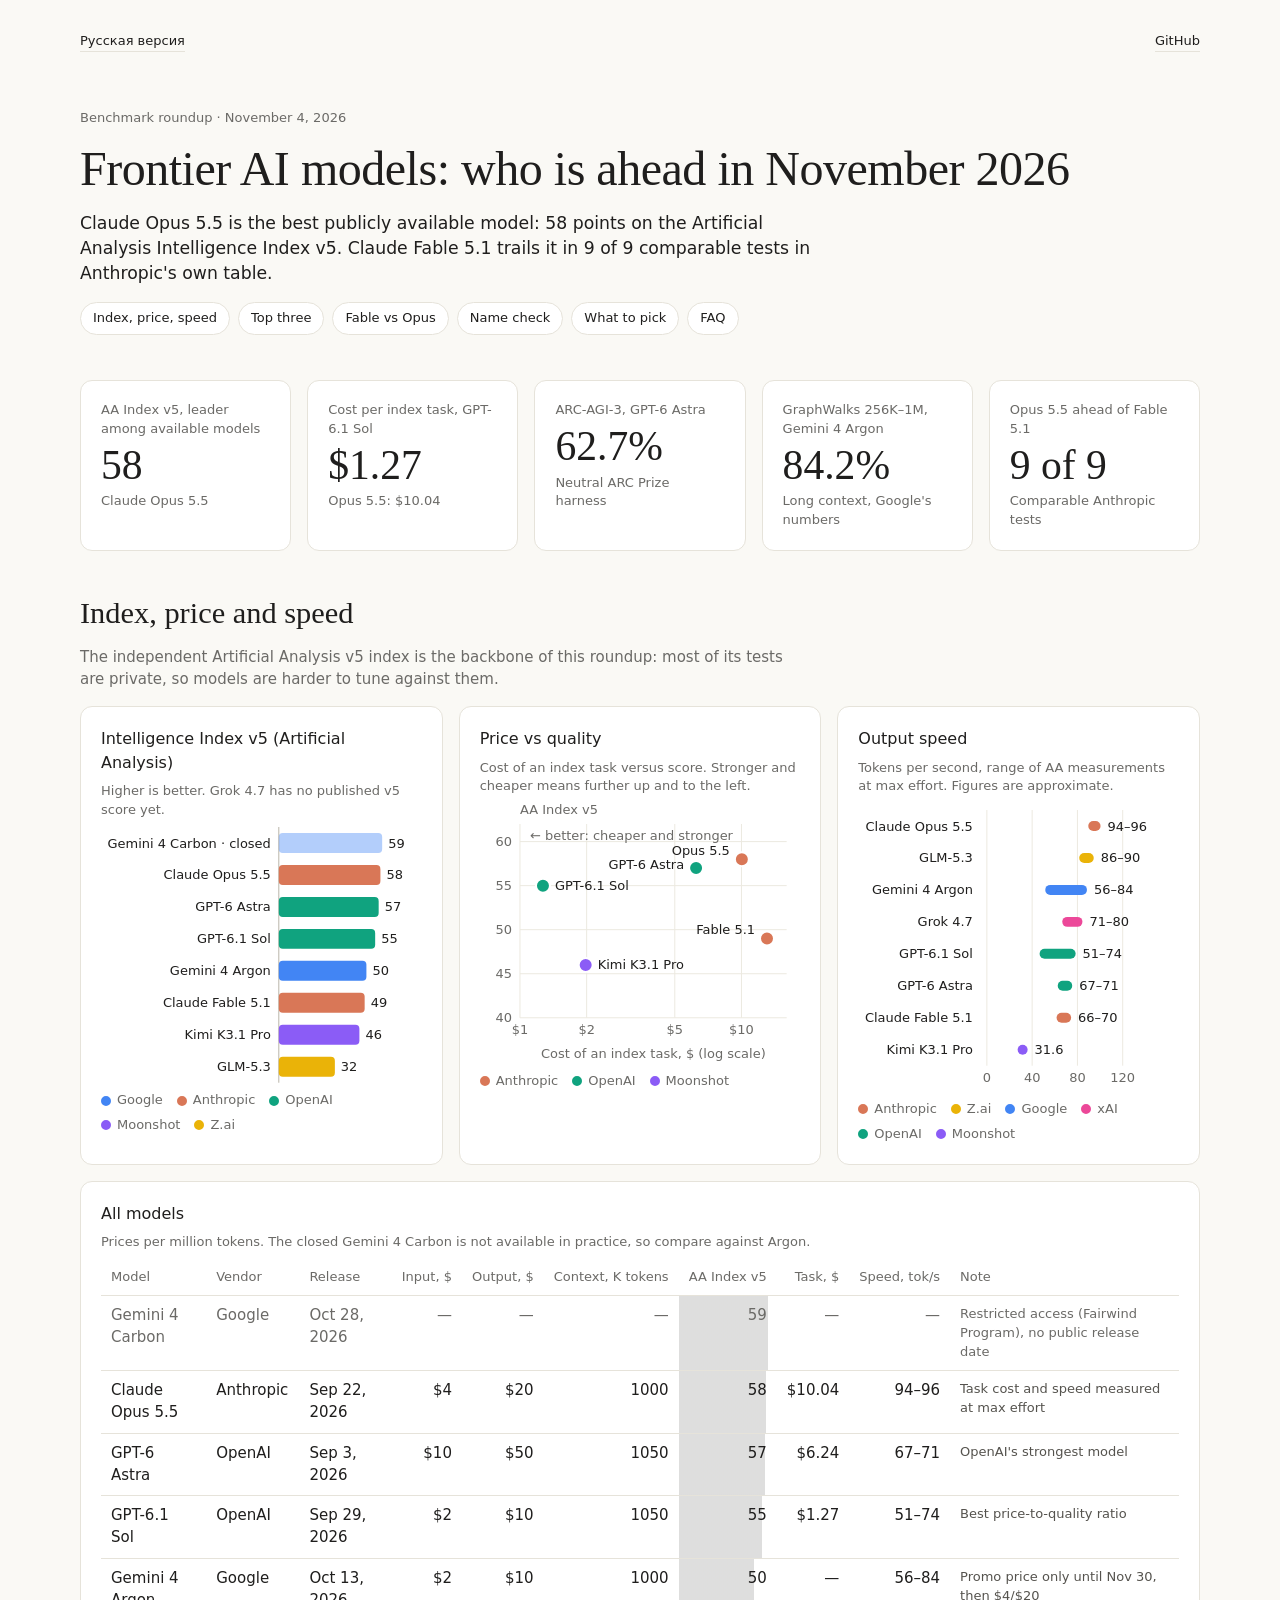
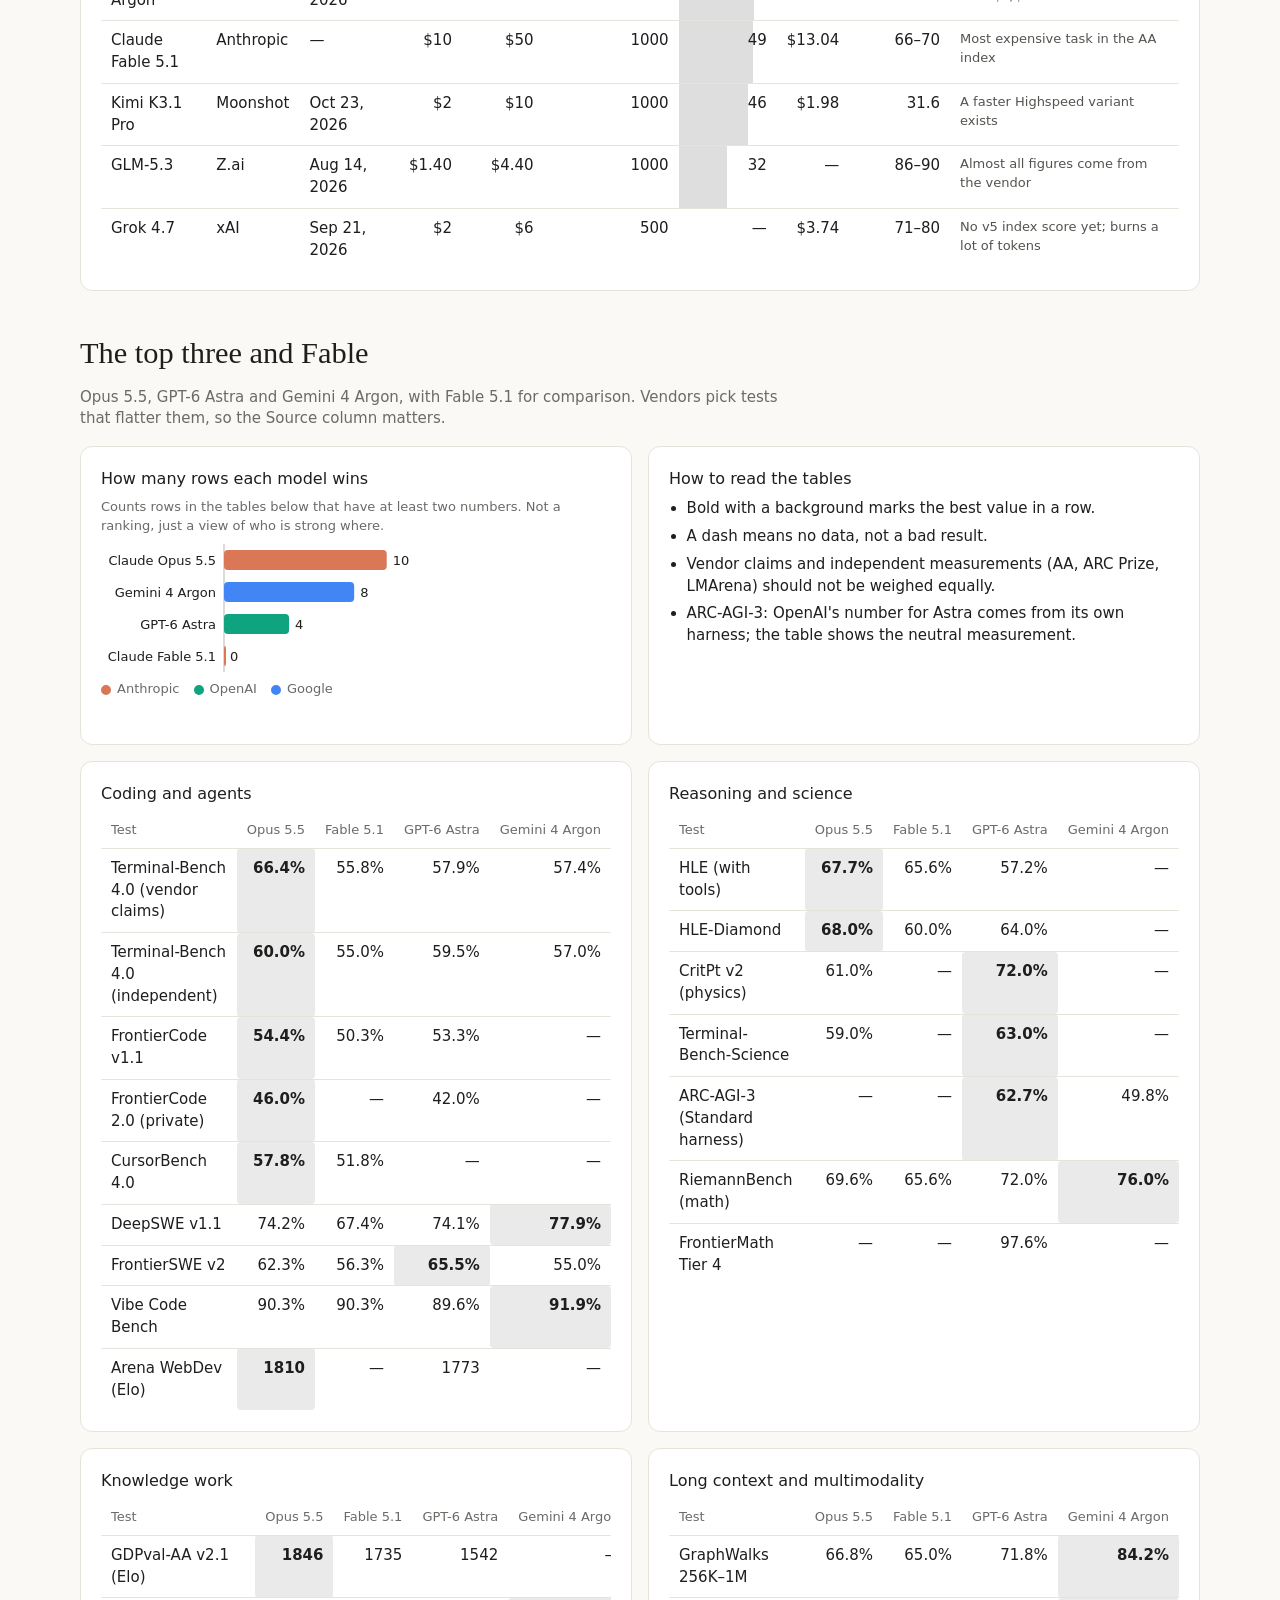
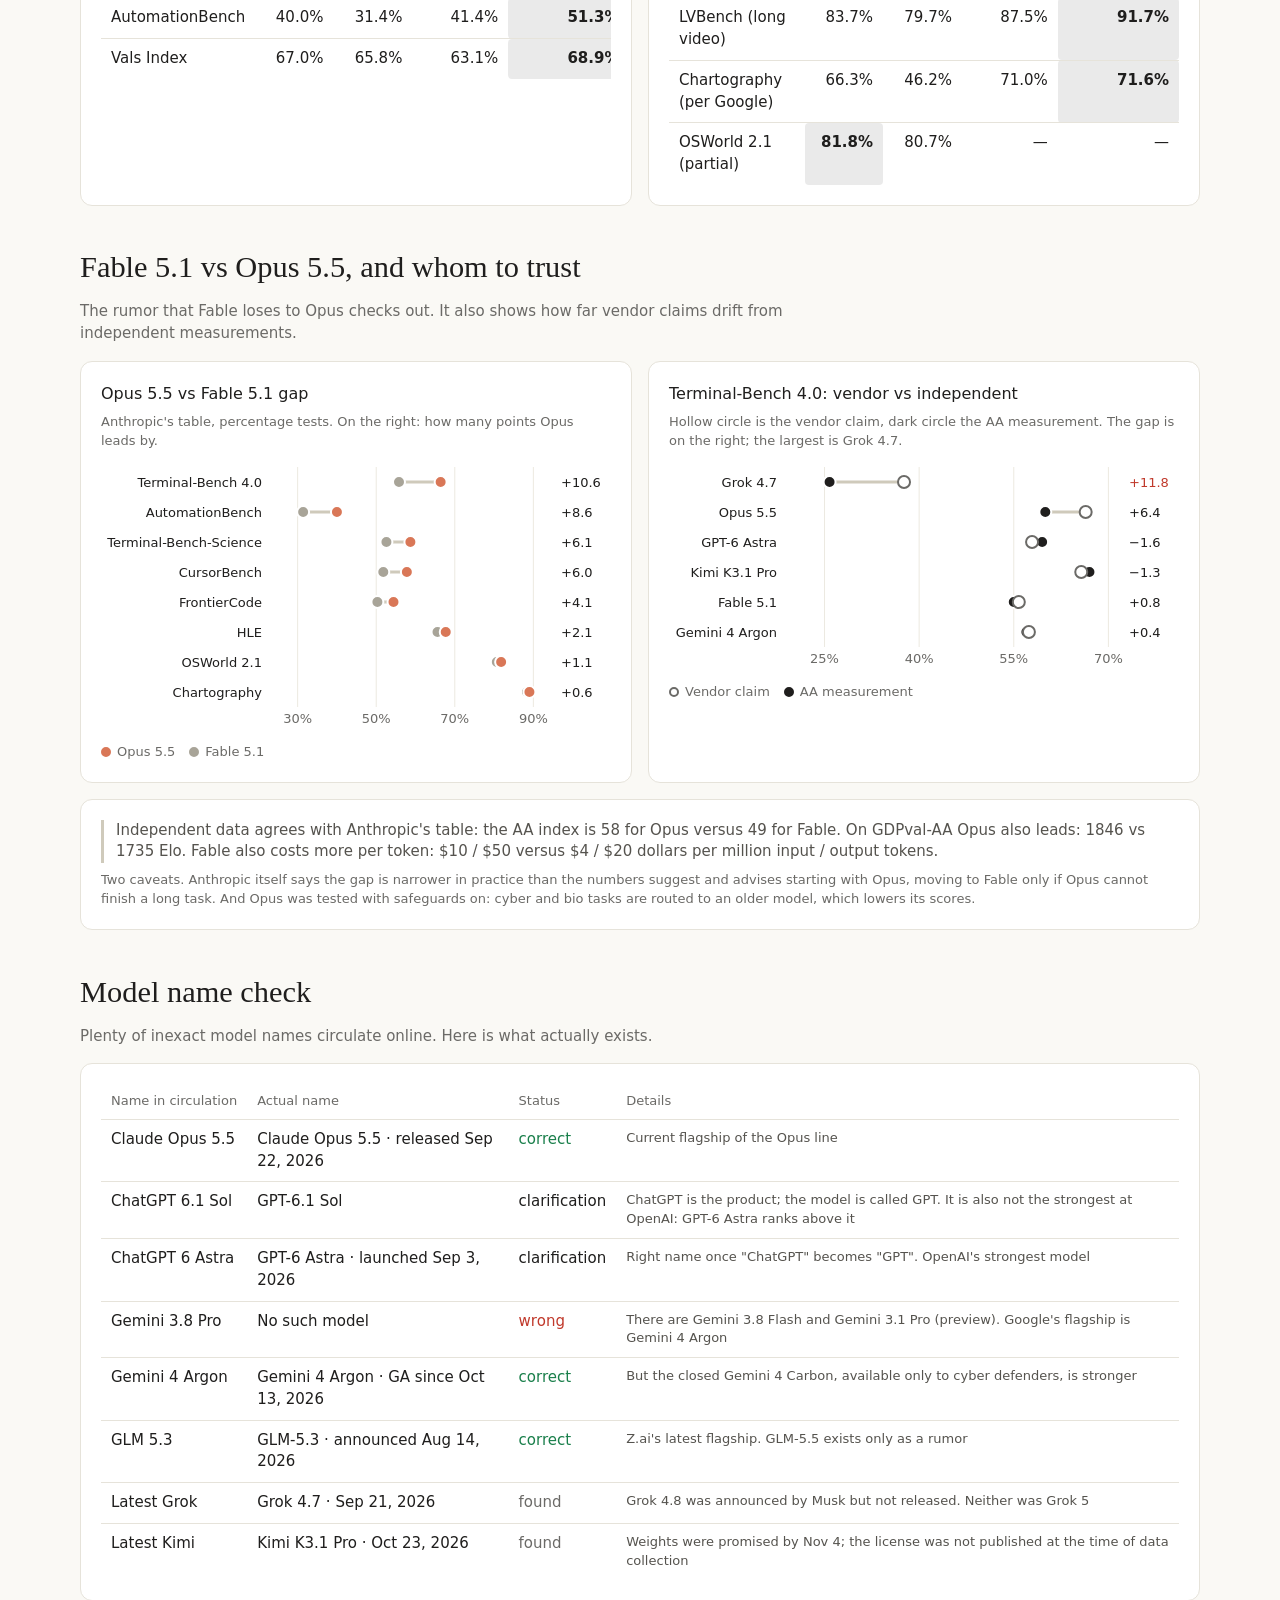
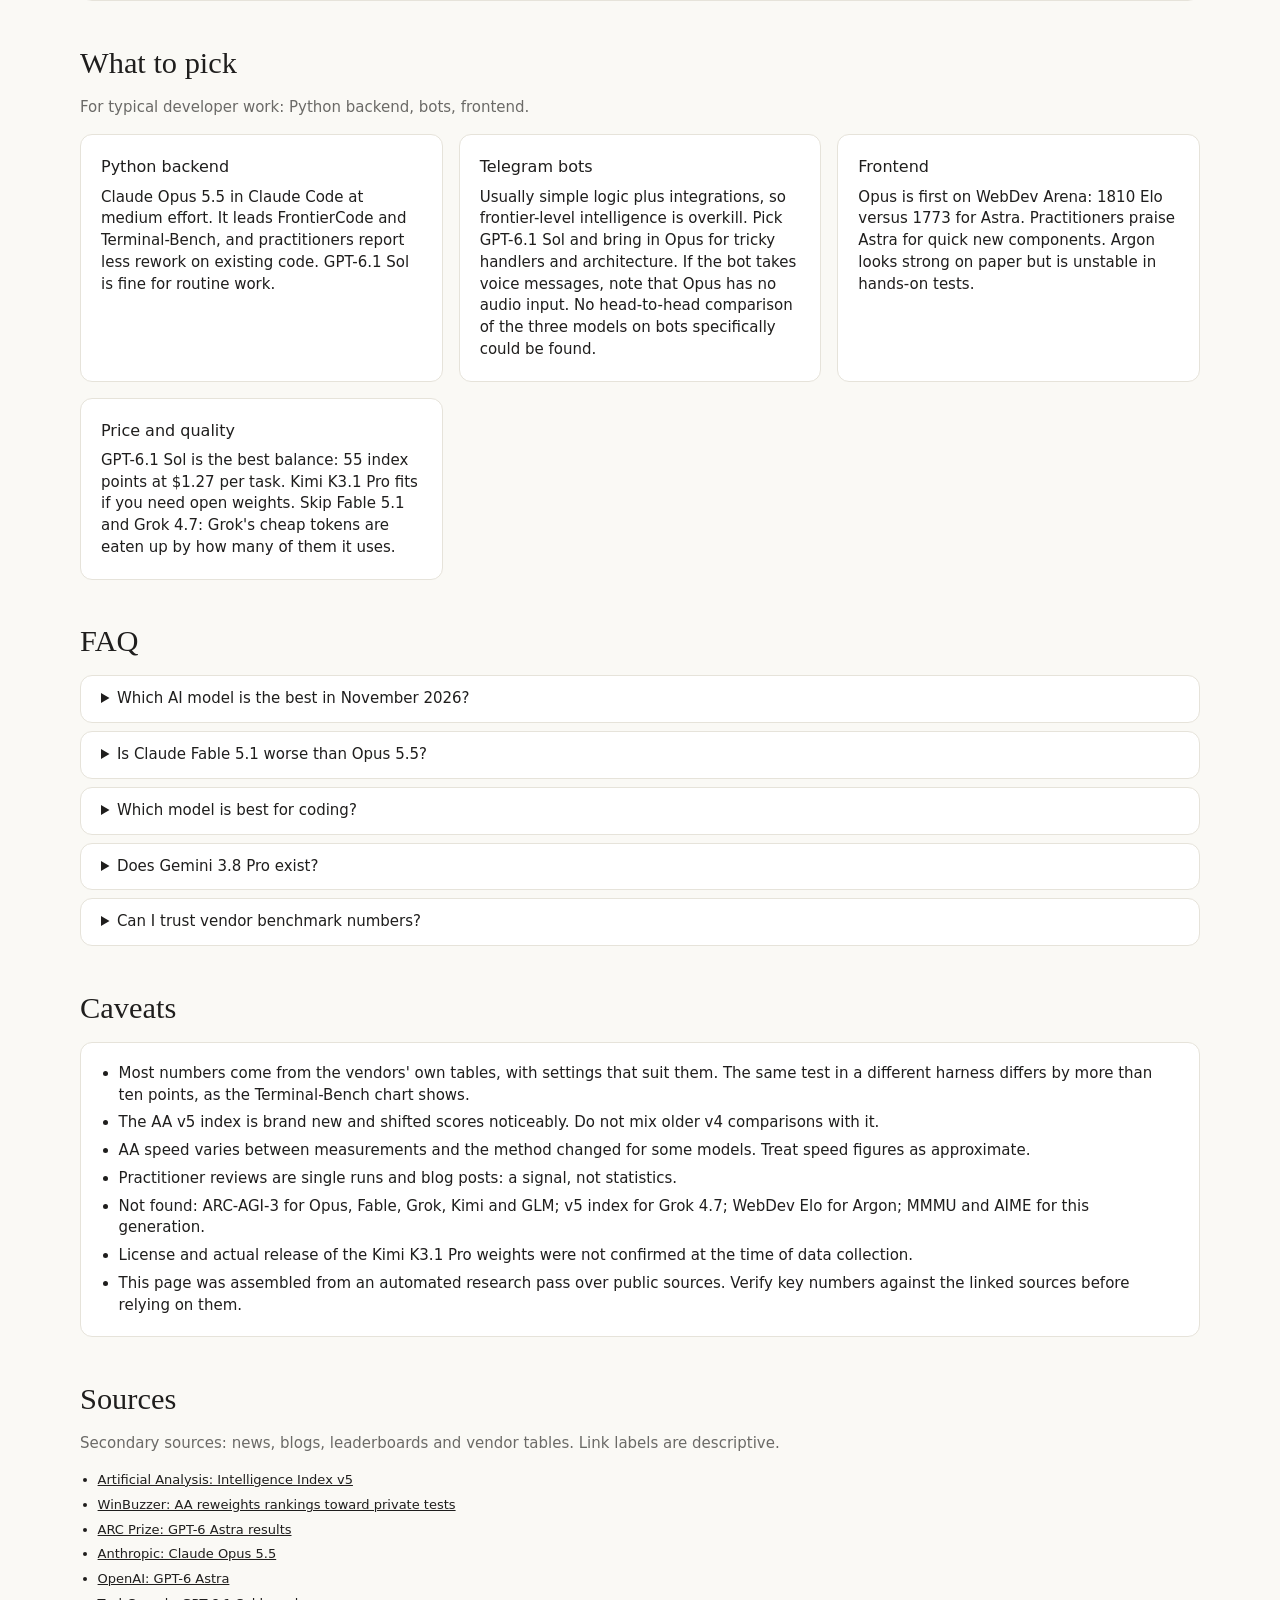
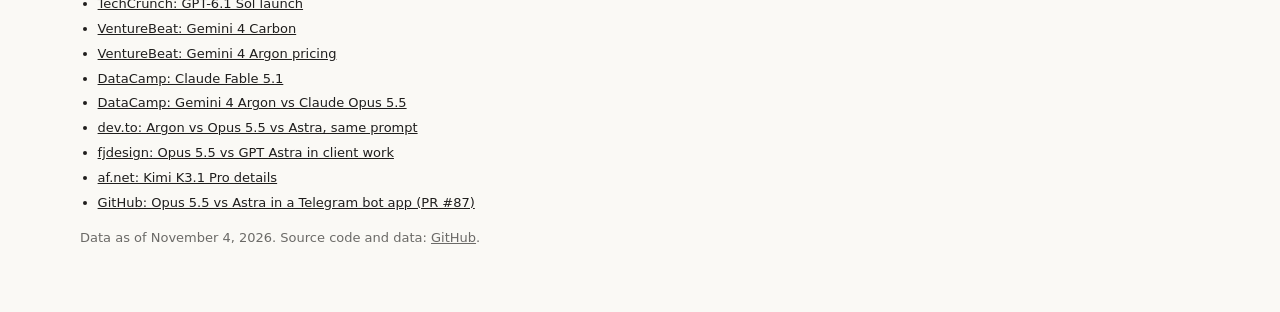
==== commit b0700459: "Add EN/RU pages with SEO, README and build script" ====
--- a/index.html
+++ b/index.html
@@ -1,130 +1,130 @@
 <!doctype html>
-<html lang="ru">
+<html lang="en">
 <head>
 <meta charset="utf-8">
 <meta name="viewport" content="width=device-width, initial-scale=1">
-<title>Бенчмарки ИИ-моделей, ноябрь 2026: Opus 5.5, GPT-6, Gemini 4, Grok, Kimi, GLM</title>
-<meta name="description" content="Сводка бенчмарков Claude Opus 5.5, GPT-6 Astra, GPT-6.1 Sol, Gemini 4 Argon, Grok 4.7, Kimi K3.1 Pro и GLM-5.3: индекс, цена, скорость, кодинг.">
-<meta name="keywords" content="бенчмарки ИИ 2026, сравнение нейросетей, Claude Opus 5.5, GPT-6 Astra, GPT-6.1 Sol, Gemini 4 Argon, Gemini 4 Carbon, Grok 4.7, Kimi K3.1 Pro, GLM-5.3, Claude Fable 5.1, лучшая нейросеть для кодинга, Artificial Analysis Intelligence Index, Terminal-Bench, ARC-AGI-3, цены API LLM">
+<title>AI Model Benchmarks, Nov 2026: Opus 5.5 vs GPT-6 vs Gemini 4 vs Grok, Kimi, GLM</title>
+<meta name="description" content="Benchmark roundup of Claude Opus 5.5, GPT-6 Astra, GPT-6.1 Sol, Gemini 4 Argon, Grok 4.7, Kimi K3.1 Pro and GLM-5.3: index, price, speed, coding.">
+<meta name="keywords" content="AI model benchmarks 2026, LLM comparison, Claude Opus 5.5, GPT-6 Astra, GPT-6.1 Sol, Gemini 4 Argon, Gemini 4 Carbon, Grok 4.7, Kimi K3.1 Pro, GLM-5.3, Claude Fable 5.1, best AI for coding, Artificial Analysis Intelligence Index, Terminal-Bench, ARC-AGI-3, LLM API pricing">
 <meta name="author" content="Folzy">
 <meta name="robots" content="index, follow, max-image-preview:large">
-<link rel="canonical" href="https://folzy1092.github.io/llm-bench-2026-11/ru/">
+<link rel="canonical" href="https://folzy1092.github.io/llm-bench-2026-11/">
 <link rel="alternate" hreflang="en" href="https://folzy1092.github.io/llm-bench-2026-11/">
 <link rel="alternate" hreflang="ru" href="https://folzy1092.github.io/llm-bench-2026-11/ru/">
 <link rel="alternate" hreflang="x-default" href="https://folzy1092.github.io/llm-bench-2026-11/">
 <meta property="og:type" content="article">
 <meta property="og:site_name" content="LLM Bench 2026-11">
-<meta property="og:title" content="Бенчмарки ИИ-моделей, ноябрь 2026: Opus 5.5, GPT-6, Gemini 4, Grok, Kimi, GLM">
-<meta property="og:description" content="Сводка бенчмарков Claude Opus 5.5, GPT-6 Astra, GPT-6.1 Sol, Gemini 4 Argon, Grok 4.7, Kimi K3.1 Pro и GLM-5.3: индекс, цена, скорость, кодинг.">
-<meta property="og:url" content="https://folzy1092.github.io/llm-bench-2026-11/ru/">
-<meta property="og:locale" content="ru_RU">
-<meta property="og:locale:alternate" content="en_US">
+<meta property="og:title" content="AI Model Benchmarks, Nov 2026: Opus 5.5 vs GPT-6 vs Gemini 4 vs Grok, Kimi, GLM">
+<meta property="og:description" content="Benchmark roundup of Claude Opus 5.5, GPT-6 Astra, GPT-6.1 Sol, Gemini 4 Argon, Grok 4.7, Kimi K3.1 Pro and GLM-5.3: index, price, speed, coding.">
+<meta property="og:url" content="https://folzy1092.github.io/llm-bench-2026-11/">
+<meta property="og:locale" content="en_US">
+<meta property="og:locale:alternate" content="ru_RU">
 <meta property="article:published_time" content="2026-11-04">
 <meta name="twitter:card" content="summary">
-<meta name="twitter:title" content="Бенчмарки ИИ-моделей, ноябрь 2026: Opus 5.5, GPT-6, Gemini 4, Grok, Kimi, GLM">
-<meta name="twitter:description" content="Сводка бенчмарков Claude Opus 5.5, GPT-6 Astra, GPT-6.1 Sol, Gemini 4 Argon, Grok 4.7, Kimi K3.1 Pro и GLM-5.3: индекс, цена, скорость, кодинг.">
+<meta name="twitter:title" content="AI Model Benchmarks, Nov 2026: Opus 5.5 vs GPT-6 vs Gemini 4 vs Grok, Kimi, GLM">
+<meta name="twitter:description" content="Benchmark roundup of Claude Opus 5.5, GPT-6 Astra, GPT-6.1 Sol, Gemini 4 Argon, Grok 4.7, Kimi K3.1 Pro and GLM-5.3: index, price, speed, coding.">
 <meta name="color-scheme" content="light dark">
 <link rel="icon" href="data:image/svg+xml,%3Csvg xmlns='http://www.w3.org/2000/svg' viewBox='0 0 32 32'%3E%3Crect width='32' height='32' rx='7' fill='%231f1e1d'/%3E%3Crect x='6' y='17' width='5' height='9' rx='1.5' fill='%23d97757'/%3E%3Crect x='13.5' y='10' width='5' height='16' rx='1.5' fill='%2310a37f'/%3E%3Crect x='21' y='5' width='5' height='21' rx='1.5' fill='%234285f4'/%3E%3C/svg%3E">
-<link rel="stylesheet" href="../assets/style.css">
-<script type="application/ld+json">{"@context": "https://schema.org", "@type": "Article", "headline": "Фронтир-модели ИИ в ноябре 2026: сводка бенчмарков", "description": "Сводка бенчмарков Claude Opus 5.5, GPT-6 Astra, GPT-6.1 Sol, Gemini 4 Argon, Grok 4.7, Kimi K3.1 Pro и GLM-5.3: индекс, цена, скорость, кодинг.", "inLanguage": "ru", "datePublished": "2026-11-04", "dateModified": "2026-11-04", "mainEntityOfPage": "https://folzy1092.github.io/llm-bench-2026-11/ru/", "url": "https://folzy1092.github.io/llm-bench-2026-11/ru/", "author": {"@type": "Person", "name": "Folzy", "url": "https://github.com/folzy1092"}, "keywords": "бенчмарки ИИ 2026, сравнение нейросетей, Claude Opus 5.5, GPT-6 Astra, GPT-6.1 Sol, Gemini 4 Argon, Gemini 4 Carbon, Grok 4.7, Kimi K3.1 Pro, GLM-5.3, Claude Fable 5.1, лучшая нейросеть для кодинга, Artificial Analysis Intelligence Index, Terminal-Bench, ARC-AGI-3, цены API LLM", "about": "Сравнение Claude Opus 5.5, GPT-6 Astra, GPT-6.1 Sol, Gemini 4 Argon, Grok 4.7, Kimi K3.1 Pro и GLM-5.3"}</script>
-<script type="application/ld+json">{"@context": "https://schema.org", "@type": "FAQPage", "inLanguage": "ru", "mainEntity": [{"@type": "Question", "name": "Какая ИИ-модель лучшая в ноябре 2026?", "acceptedAnswer": {"@type": "Answer", "text": "Среди общедоступных моделей Claude Opus 5.5 лидирует в независимом индексе Artificial Analysis v5: 58 баллов, немного впереди GPT-6 Astra (57) и GPT-6.1 Sol (55). У Gemini 4 Carbon 59 баллов, но доступ только у киберзащитников."}}, {"@type": "Question", "name": "Fable 5.1 хуже, чем Opus 5.5?", "acceptedAnswer": {"@type": "Answer", "text": "В собственной таблице Anthropic Opus 5.5 впереди во всех 9 сравнимых тестах, независимый индекс это подтверждает (58 против 49). Fable при этом дороже за токен: $10 / $50 против $4 / $20 долларов за миллион токенов. Сама Anthropic пишет, что на практике разрыв уже."}}, {"@type": "Question", "name": "Какая модель лучшая для кодинга?", "acceptedAnswer": {"@type": "Answer", "text": "Claude Opus 5.5 лидирует в агентном кодинге и фронтенде (Terminal-Bench, FrontierCode, Arena WebDev). GPT-6.1 Sol даёт лучшее соотношение цены и качества: 55 баллов индекса при $1.27 за задачу против $10.04 у Opus. Gemini 4 Argon силён на длинном контексте."}}, {"@type": "Question", "name": "Существует ли Gemini 3.8 Pro?", "acceptedAnswer": {"@type": "Answer", "text": "Нет. Есть Gemini 3.8 Flash и Gemini 3.1 Pro (preview). Актуальный флагман Google — Gemini 4 Argon, а более сильный Gemini 4 Carbon закрыт для публики."}}, {"@type": "Question", "name": "Можно ли верить цифрам вендоров?", "acceptedAnswer": {"@type": "Answer", "text": "Осторожно. Один и тот же тест у вендора и в независимом замере может отличаться больше чем на десять пунктов: Grok 4.7 на Terminal-Bench 4.0 у xAI 37.6%, а у Artificial Analysis 25.8%."}}]}</script>
+<link rel="stylesheet" href="assets/style.css">
+<script type="application/ld+json">{"@context": "https://schema.org", "@type": "Article", "headline": "Frontier AI models in November 2026: benchmark roundup", "description": "Benchmark roundup of Claude Opus 5.5, GPT-6 Astra, GPT-6.1 Sol, Gemini 4 Argon, Grok 4.7, Kimi K3.1 Pro and GLM-5.3: index, price, speed, coding.", "inLanguage": "en", "datePublished": "2026-11-04", "dateModified": "2026-11-04", "mainEntityOfPage": "https://folzy1092.github.io/llm-bench-2026-11/", "url": "https://folzy1092.github.io/llm-bench-2026-11/", "author": {"@type": "Person", "name": "Folzy", "url": "https://github.com/folzy1092"}, "keywords": "AI model benchmarks 2026, LLM comparison, Claude Opus 5.5, GPT-6 Astra, GPT-6.1 Sol, Gemini 4 Argon, Gemini 4 Carbon, Grok 4.7, Kimi K3.1 Pro, GLM-5.3, Claude Fable 5.1, best AI for coding, Artificial Analysis Intelligence Index, Terminal-Bench, ARC-AGI-3, LLM API pricing", "about": "Comparison of Claude Opus 5.5, GPT-6 Astra, GPT-6.1 Sol, Gemini 4 Argon, Grok 4.7, Kimi K3.1 Pro and GLM-5.3"}</script>
+<script type="application/ld+json">{"@context": "https://schema.org", "@type": "FAQPage", "inLanguage": "en", "mainEntity": [{"@type": "Question", "name": "Which AI model is the best in November 2026?", "acceptedAnswer": {"@type": "Answer", "text": "Among publicly available models, Claude Opus 5.5 leads the independent Artificial Analysis Intelligence Index v5 with 58 points, just ahead of GPT-6 Astra (57) and GPT-6.1 Sol (55). Gemini 4 Carbon scores 59, but only cyber defenders can access it."}}, {"@type": "Question", "name": "Is Claude Fable 5.1 worse than Opus 5.5?", "acceptedAnswer": {"@type": "Answer", "text": "In Anthropic's own table Opus 5.5 is ahead in all 9 comparable tests, and the independent index agrees (58 vs 49). Fable also costs more per token: $10 / $50 versus $4 / $20 dollars per million input / output tokens. Anthropic itself says the gap is narrower in practice."}}, {"@type": "Question", "name": "Which model is best for coding?", "acceptedAnswer": {"@type": "Answer", "text": "Claude Opus 5.5 leads on agentic coding and frontend (Terminal-Bench, FrontierCode, Arena WebDev). GPT-6.1 Sol offers the best price-to-quality ratio: 55 index points at $1.27 per index task versus $10.04 for Opus. Gemini 4 Argon is strong at long-context work."}}, {"@type": "Question", "name": "Does Gemini 3.8 Pro exist?", "acceptedAnswer": {"@type": "Answer", "text": "No. There are Gemini 3.8 Flash and Gemini 3.1 Pro (preview). Google's current flagship is Gemini 4 Argon; the stronger Gemini 4 Carbon is closed to the public."}}, {"@type": "Question", "name": "Can I trust vendor benchmark numbers?", "acceptedAnswer": {"@type": "Answer", "text": "Treat them with care. The same test can differ by more than ten points between vendor and independent runs: for Grok 4.7 on Terminal-Bench 4.0, xAI reports 37.6% while Artificial Analysis measured 25.8%."}}]}</script>
 </head>
 <body>
 <div class="bm">
 
 <nav class="top" aria-label="Language and repository">
-<a href="https://folzy1092.github.io/llm-bench-2026-11/" hreflang="en" lang="en">English version</a>
+<a href="https://folzy1092.github.io/llm-bench-2026-11/ru/" hreflang="ru" lang="ru">Русская версия</a>
 <a href="https://github.com/folzy1092/llm-bench-2026-11" rel="noopener">GitHub</a>
 </nav>
 
 <header class="hero" id="top">
-<p class="eyebrow">Сводка бенчмарков · 4 ноября 2026</p>
-<h1>Фронтир-модели ИИ: кто сейчас впереди</h1>
-<p class="lede">Claude Opus 5.5 — лучшая из доступных моделей: <span class="n" data-draw="val" data-source="models" data-field="aa_index" data-where="id=opus" data-fmt="int">58</span> баллов в индексе Artificial Analysis v5. Claude Fable 5.1 уступает ему в <span class="n" data-draw="val" data-source="fvo_summary" data-field="ahead" data-row="0" data-fmt="int">9</span> из <span class="n" data-draw="val" data-source="fvo_summary" data-field="total" data-row="0" data-fmt="int">9</span> сравнимых тестов Anthropic.</p>
-<nav class="chips" aria-label="Sections"><button type="button" class="chip" data-go="sec-index">Индекс, цена, скорость</button><button type="button" class="chip" data-go="sec-trio">Тройка лидеров</button><button type="button" class="chip" data-go="sec-fable">Fable против Opus</button><button type="button" class="chip" data-go="sec-names">Проверка названий</button><button type="button" class="chip" data-go="sec-pick">Что брать</button><button type="button" class="chip" data-go="sec-faq">Вопросы и ответы</button></nav>
+<p class="eyebrow">Benchmark roundup · November 4, 2026</p>
+<h1>Frontier AI models: who is ahead in November 2026</h1>
+<p class="lede">Claude Opus 5.5 is the best publicly available model: <span class="n" data-draw="val" data-source="models" data-field="aa_index" data-where="id=opus" data-fmt="int">58</span> points on the Artificial Analysis Intelligence Index v5. Claude Fable 5.1 trails it in <span class="n" data-draw="val" data-source="fvo_summary" data-field="ahead" data-row="0" data-fmt="int">9</span> of <span class="n" data-draw="val" data-source="fvo_summary" data-field="total" data-row="0" data-fmt="int">9</span> comparable tests in Anthropic&#x27;s own table.</p>
+<nav class="chips" aria-label="Sections"><button type="button" class="chip" data-go="sec-index">Index, price, speed</button><button type="button" class="chip" data-go="sec-trio">Top three</button><button type="button" class="chip" data-go="sec-fable">Fable vs Opus</button><button type="button" class="chip" data-go="sec-names">Name check</button><button type="button" class="chip" data-go="sec-pick">What to pick</button><button type="button" class="chip" data-go="sec-faq">FAQ</button></nav>
 </header>
 
 <div class="tiles">
-<div class="tile"><p class="tl">Индекс AA v5, лидер среди доступных</p><p class="tv"><span data-draw="val" data-source="models" data-field="aa_index" data-where="id=opus" data-fmt="int">58</span></p><p class="tn">Claude Opus 5.5</p></div>
-<div class="tile"><p class="tl">Цена задачи индекса, GPT-6.1 Sol</p><p class="tv"><span data-draw="val" data-source="models" data-field="task_cost" data-where="id=sol" data-fmt="usd2">$1.27</span></p><p class="tn">У Opus 5.5 — <span class="n" data-draw="val" data-source="models" data-field="task_cost" data-where="id=opus" data-fmt="usd2">$10.04</span></p></div>
-<div class="tile"><p class="tl">ARC-AGI-3, GPT-6 Astra</p><p class="tv"><span data-draw="val" data-source="bench" data-field="astra" data-where="id=arc3" data-fmt="pct1">62.7%</span></p><p class="tn">Нейтральная обвязка ARC Prize</p></div>
-<div class="tile"><p class="tl">GraphWalks 256K–1M, Gemini 4 Argon</p><p class="tv"><span data-draw="val" data-source="bench" data-field="argon" data-where="id=graph" data-fmt="pct1">84.2%</span></p><p class="tn">Длинный контекст, данные Google</p></div>
-<div class="tile"><p class="tl">Opus 5.5 впереди Fable 5.1</p><p class="tv"><span data-draw="val" data-source="fvo_summary" data-field="ahead" data-row="0" data-fmt="int">9</span> из <span data-draw="val" data-source="fvo_summary" data-field="total" data-row="0" data-fmt="int">9</span></p><p class="tn">Сравнимые тесты Anthropic</p></div>
+<div class="tile"><p class="tl">AA Index v5, leader among available models</p><p class="tv"><span data-draw="val" data-source="models" data-field="aa_index" data-where="id=opus" data-fmt="int">58</span></p><p class="tn">Claude Opus 5.5</p></div>
+<div class="tile"><p class="tl">Cost per index task, GPT-6.1 Sol</p><p class="tv"><span data-draw="val" data-source="models" data-field="task_cost" data-where="id=sol" data-fmt="usd2">$1.27</span></p><p class="tn">Opus 5.5: <span class="n" data-draw="val" data-source="models" data-field="task_cost" data-where="id=opus" data-fmt="usd2">$10.04</span></p></div>
+<div class="tile"><p class="tl">ARC-AGI-3, GPT-6 Astra</p><p class="tv"><span data-draw="val" data-source="bench" data-field="astra" data-where="id=arc3" data-fmt="pct1">62.7%</span></p><p class="tn">Neutral ARC Prize harness</p></div>
+<div class="tile"><p class="tl">GraphWalks 256K–1M, Gemini 4 Argon</p><p class="tv"><span data-draw="val" data-source="bench" data-field="argon" data-where="id=graph" data-fmt="pct1">84.2%</span></p><p class="tn">Long context, Google&#x27;s numbers</p></div>
+<div class="tile"><p class="tl">Opus 5.5 ahead of Fable 5.1</p><p class="tv"><span data-draw="val" data-source="fvo_summary" data-field="ahead" data-row="0" data-fmt="int">9</span> of <span data-draw="val" data-source="fvo_summary" data-field="total" data-row="0" data-fmt="int">9</span></p><p class="tn">Comparable Anthropic tests</p></div>
 </div>
 
 <section class="sec" id="sec-index">
-<h2>Индекс, цена и скорость</h2>
-<p class="sub">Независимый индекс Artificial Analysis v5 — главная опора этой сводки: большая часть его тестов закрытая, подогнать под них модель сложнее.</p>
+<h2>Index, price and speed</h2>
+<p class="sub">The independent Artificial Analysis v5 index is the backbone of this roundup: most of its tests are private, so models are harder to tune against them.</p>
 <div class="grid3">
-<div class="card" id="c-index"><h3>Индекс интеллекта AA v5</h3><p class="note">Чем выше, тем лучше. Для Grok 4.7 индекс v5 пока не опубликован.</p><div class="chart" data-draw="indexChart" data-source="models"></div></div>
-<div class="card" id="c-value"><h3>Цена и качество</h3><p class="note">Стоимость задачи индекса против баллов. Сильнее и дешевле — левее и выше.</p><div class="chart" data-draw="valueChart" data-source="models"></div></div>
-<div class="card" id="c-speed"><h3>Скорость вывода</h3><p class="note">Токенов в секунду, диапазон замеров AA при максимальном усилии. Цифры ориентировочные.</p><div class="chart" data-draw="speedChart" data-source="models"></div></div>
+<div class="card" id="c-index"><h3>Intelligence Index v5 (Artificial Analysis)</h3><p class="note">Higher is better. Grok 4.7 has no published v5 score yet.</p><div class="chart" data-draw="indexChart" data-source="models"></div></div>
+<div class="card" id="c-value"><h3>Price vs quality</h3><p class="note">Cost of an index task versus score. Stronger and cheaper means further up and to the left.</p><div class="chart" data-draw="valueChart" data-source="models"></div></div>
+<div class="card" id="c-speed"><h3>Output speed</h3><p class="note">Tokens per second, range of AA measurements at max effort. Figures are approximate.</p><div class="chart" data-draw="speedChart" data-source="models"></div></div>
 </div>
-<noscript><p>Графикам нужен JavaScript. Все цифры есть и в таблицах.</p></noscript>
-<div class="card" id="c-models"><h3>Все модели</h3><p class="note">Цены за миллион токенов. Закрытая Gemini 4 Carbon в практике недоступна, поэтому сравнивать надо с Argon.</p>
-<div class="tbl-wrap"><table class="gt" data-source="models" data-row-key="id"><thead><tr><th data-field="model" data-fmt="text">Модель</th><th data-field="vendor" data-fmt="text" class="hide-sm">Вендор</th><th data-field="release" data-fmt="text" class="hide-sm">Релиз</th><th data-field="price_in" data-fmt="usd" class="num">Вход, $</th><th data-field="price_out" data-fmt="usd" class="num">Выход, $</th><th data-field="context_k" data-fmt="text" class="num hide-sm">Контекст, тыс. токенов</th><th data-field="aa_index" data-fmt="idx" class="num">Индекс AA v5</th><th data-field="task_cost" data-fmt="usd2" class="num">Задача, $</th><th data-field="speed_lo" data-fmt="range" data-hi="speed_hi" class="num hide-sm">Скорость, т/с</th><th data-field="note" data-fmt="text" class="hide-sm">Заметка</th></tr></thead><tbody data-draw="modelsBody"><tr data-key="carbon" class="dim"><td>Gemini 4 Carbon</td><td class="hide-sm">Google</td><td class="hide-sm">28.10.2026</td><td class="num">—</td><td class="num">—</td><td class="num hide-sm">—</td><td class="num bar" style="--w:90.77%">59</td><td class="num">—</td><td class="num hide-sm">—</td><td class="hide-sm sm">Закрытый доступ (Fairwind Program), даты публичного релиза нет</td></tr><tr data-key="opus"><td>Claude Opus 5.5</td><td class="hide-sm">Anthropic</td><td class="hide-sm">22.09.2026</td><td class="num">$4</td><td class="num">$20</td><td class="num hide-sm">1000</td><td class="num bar" style="--w:89.23%">58</td><td class="num">$10.04</td><td class="num hide-sm">94–96</td><td class="hide-sm sm">Цена задачи и скорость — при max-усилии</td></tr><tr data-key="astra"><td>GPT-6 Astra</td><td class="hide-sm">OpenAI</td><td class="hide-sm">03.09.2026</td><td class="num">$10</td><td class="num">$50</td><td class="num hide-sm">1050</td><td class="num bar" style="--w:87.69%">57</td><td class="num">$6.24</td><td class="num hide-sm">67–71</td><td class="hide-sm sm">Самая сильная модель OpenAI</td></tr><tr data-key="sol"><td>GPT-6.1 Sol</td><td class="hide-sm">OpenAI</td><td class="hide-sm">29.09.2026</td><td class="num">$2</td><td class="num">$10</td><td class="num hide-sm">1050</td><td class="num bar" style="--w:84.62%">55</td><td class="num">$1.27</td><td class="num hide-sm">51–74</td><td class="hide-sm sm">Лучшее соотношение цена/качество</td></tr><tr data-key="argon"><td>Gemini 4 Argon</td><td class="hide-sm">Google</td><td class="hide-sm">13.10.2026</td><td class="num">$2</td><td class="num">$10</td><td class="num hide-sm">1000</td><td class="num bar" style="--w:76.92%">50</td><td class="num">—</td><td class="num hide-sm">56–84</td><td class="hide-sm sm">Промо-цена только до 30.11, дальше 4/20</td></tr><tr data-key="fable"><td>Claude Fable 5.1</td><td class="hide-sm">Anthropic</td><td class="hide-sm">—</td><td class="num">$10</td><td class="num">$50</td><td class="num hide-sm">1000</td><td class="num bar" style="--w:75.38%">49</td><td class="num">$13.04</td><td class="num hide-sm">66–70</td><td class="hide-sm sm">Самая дорогая задача в индексе AA</td></tr><tr data-key="kimi"><td>Kimi K3.1 Pro</td><td class="hide-sm">Moonshot</td><td class="hide-sm">23.10.2026</td><td class="num">$2</td><td class="num">$10</td><td class="num hide-sm">1000</td><td class="num bar" style="--w:70.77%">46</td><td class="num">$1.98</td><td class="num hide-sm">31.6</td><td class="hide-sm sm">Есть быстрый вариант Highspeed</td></tr><tr data-key="glm"><td>GLM-5.3</td><td class="hide-sm">Z.ai</td><td class="hide-sm">14.08.2026</td><td class="num">$1.40</td><td class="num">$4.40</td><td class="num hide-sm">1000</td><td class="num bar" style="--w:49.23%">32</td><td class="num">—</td><td class="num hide-sm">86–90</td><td class="hide-sm sm">Почти все цифры вендорские</td></tr><tr data-key="grok"><td>Grok 4.7</td><td class="hide-sm">xAI</td><td class="hide-sm">21.09.2026</td><td class="num">$2</td><td class="num">$6</td><td class="num hide-sm">500</td><td class="num">—</td><td class="num">$3.74</td><td class="num hide-sm">71–80</td><td class="hide-sm sm">Индекс v5 пока не опубликован; тратит много токенов</td></tr></tbody></table></div>
+<noscript><p>Charts need JavaScript. All numbers are also in the tables.</p></noscript>
+<div class="card" id="c-models"><h3>All models</h3><p class="note">Prices per million tokens. The closed Gemini 4 Carbon is not available in practice, so compare against Argon.</p>
+<div class="tbl-wrap"><table class="gt" data-source="models" data-row-key="id"><thead><tr><th data-field="model" data-fmt="text">Model</th><th data-field="vendor" data-fmt="text" class="hide-sm">Vendor</th><th data-field="release" data-fmt="text" class="hide-sm">Release</th><th data-field="price_in" data-fmt="usd" class="num">Input, $</th><th data-field="price_out" data-fmt="usd" class="num">Output, $</th><th data-field="context_k" data-fmt="text" class="num hide-sm">Context, K tokens</th><th data-field="aa_index" data-fmt="idx" class="num">AA Index v5</th><th data-field="task_cost" data-fmt="usd2" class="num">Task, $</th><th data-field="speed_lo" data-fmt="range" data-hi="speed_hi" class="num hide-sm">Speed, tok/s</th><th data-field="note" data-fmt="text" class="hide-sm">Note</th></tr></thead><tbody data-draw="modelsBody"><tr data-key="carbon" class="dim"><td>Gemini 4 Carbon</td><td class="hide-sm">Google</td><td class="hide-sm">Oct 28, 2026</td><td class="num">—</td><td class="num">—</td><td class="num hide-sm">—</td><td class="num bar" style="--w:90.77%">59</td><td class="num">—</td><td class="num hide-sm">—</td><td class="hide-sm sm">Restricted access (Fairwind Program), no public release date</td></tr><tr data-key="opus"><td>Claude Opus 5.5</td><td class="hide-sm">Anthropic</td><td class="hide-sm">Sep 22, 2026</td><td class="num">$4</td><td class="num">$20</td><td class="num hide-sm">1000</td><td class="num bar" style="--w:89.23%">58</td><td class="num">$10.04</td><td class="num hide-sm">94–96</td><td class="hide-sm sm">Task cost and speed measured at max effort</td></tr><tr data-key="astra"><td>GPT-6 Astra</td><td class="hide-sm">OpenAI</td><td class="hide-sm">Sep 3, 2026</td><td class="num">$10</td><td class="num">$50</td><td class="num hide-sm">1050</td><td class="num bar" style="--w:87.69%">57</td><td class="num">$6.24</td><td class="num hide-sm">67–71</td><td class="hide-sm sm">OpenAI&#x27;s strongest model</td></tr><tr data-key="sol"><td>GPT-6.1 Sol</td><td class="hide-sm">OpenAI</td><td class="hide-sm">Sep 29, 2026</td><td class="num">$2</td><td class="num">$10</td><td class="num hide-sm">1050</td><td class="num bar" style="--w:84.62%">55</td><td class="num">$1.27</td><td class="num hide-sm">51–74</td><td class="hide-sm sm">Best price-to-quality ratio</td></tr><tr data-key="argon"><td>Gemini 4 Argon</td><td class="hide-sm">Google</td><td class="hide-sm">Oct 13, 2026</td><td class="num">$2</td><td class="num">$10</td><td class="num hide-sm">1000</td><td class="num bar" style="--w:76.92%">50</td><td class="num">—</td><td class="num hide-sm">56–84</td><td class="hide-sm sm">Promo price only until Nov 30, then $4/$20</td></tr><tr data-key="fable"><td>Claude Fable 5.1</td><td class="hide-sm">Anthropic</td><td class="hide-sm">—</td><td class="num">$10</td><td class="num">$50</td><td class="num hide-sm">1000</td><td class="num bar" style="--w:75.38%">49</td><td class="num">$13.04</td><td class="num hide-sm">66–70</td><td class="hide-sm sm">Most expensive task in the AA index</td></tr><tr data-key="kimi"><td>Kimi K3.1 Pro</td><td class="hide-sm">Moonshot</td><td class="hide-sm">Oct 23, 2026</td><td class="num">$2</td><td class="num">$10</td><td class="num hide-sm">1000</td><td class="num bar" style="--w:70.77%">46</td><td class="num">$1.98</td><td class="num hide-sm">31.6</td><td class="hide-sm sm">A faster Highspeed variant exists</td></tr><tr data-key="glm"><td>GLM-5.3</td><td class="hide-sm">Z.ai</td><td class="hide-sm">Aug 14, 2026</td><td class="num">$1.40</td><td class="num">$4.40</td><td class="num hide-sm">1000</td><td class="num bar" style="--w:49.23%">32</td><td class="num">—</td><td class="num hide-sm">86–90</td><td class="hide-sm sm">Almost all figures come from the vendor</td></tr><tr data-key="grok"><td>Grok 4.7</td><td class="hide-sm">xAI</td><td class="hide-sm">Sep 21, 2026</td><td class="num">$2</td><td class="num">$6</td><td class="num hide-sm">500</td><td class="num">—</td><td class="num">$3.74</td><td class="num hide-sm">71–80</td><td class="hide-sm sm">No v5 index score yet; burns a lot of tokens</td></tr></tbody></table></div>
 </div>
 </section>
 
 <section class="sec" id="sec-trio">
-<h2>Тройка лидеров и Fable</h2>
-<p class="sub">Opus 5.5, GPT-6 Astra и Gemini 4 Argon, плюс Fable 5.1 для сравнения. Вендоры выбирают тесты, где выглядят лучше, поэтому важна колонка «Источник».</p>
+<h2>The top three and Fable</h2>
+<p class="sub">Opus 5.5, GPT-6 Astra and Gemini 4 Argon, with Fable 5.1 for comparison. Vendors pick tests that flatter them, so the Source column matters.</p>
 <div class="grid2">
-<div class="card" id="c-wins"><h3>Сколько строк выиграла каждая модель</h3><p class="note">Считаем строки таблиц ниже, где есть хотя бы две цифры. Это не рейтинг, а способ увидеть, где кто силён.</p><div class="chart" data-draw="winsChart" data-source="wins"></div></div>
-<div class="card"><h3>Как читать таблицы</h3><ul><li>Жирным и с фоном выделено лучшее значение в строке.</li><li>Прочерк значит, что данных нет, а не что результат плохой.</li><li>Заявления вендоров и независимые замеры (AA, ARC Prize, LMArena) нельзя считать равными по весу.</li><li>ARC-AGI-3: цифра OpenAI для Astra получена на собственной обвязке, в таблице стоит нейтральный замер.</li></ul></div>
+<div class="card" id="c-wins"><h3>How many rows each model wins</h3><p class="note">Counts rows in the tables below that have at least two numbers. Not a ranking, just a view of who is strong where.</p><div class="chart" data-draw="winsChart" data-source="wins"></div></div>
+<div class="card"><h3>How to read the tables</h3><ul><li>Bold with a background marks the best value in a row.</li><li>A dash means no data, not a bad result.</li><li>Vendor claims and independent measurements (AA, ARC Prize, LMArena) should not be weighed equally.</li><li>ARC-AGI-3: OpenAI&#x27;s number for Astra comes from its own harness; the table shows the neutral measurement.</li></ul></div>
 </div>
 <div class="grid2">
-<div class="card"><h3>Кодинг и агенты</h3><div class="tbl-wrap"><table class="gt" data-source="bench" data-row-key="id"><thead><tr><th data-field="benchmark" data-fmt="text">Тест</th><th data-field="source" data-fmt="text" class="hide-sm">Источник</th><th data-field="opus" data-fmt="val" class="num">Opus 5.5</th><th data-field="fable" data-fmt="val" class="num">Fable 5.1</th><th data-field="astra" data-fmt="val" class="num">GPT-6 Astra</th><th data-field="argon" data-fmt="val" class="num">Gemini 4 Argon</th></tr></thead><tbody data-draw="benchBody" data-group="code"><tr data-key="tb4v"><td>Terminal-Bench 4.0 (заявления вендоров)</td><td class="hide-sm">Вендоры</td><td class="num best">66.4%</td><td class="num">55.8%</td><td class="num">57.9%</td><td class="num">57.4%</td></tr><tr data-key="tb4aa"><td>Terminal-Bench 4.0 (независимо)</td><td class="hide-sm">AA</td><td class="num best">60.0%</td><td class="num">55.0%</td><td class="num">59.5%</td><td class="num">57.0%</td></tr><tr data-key="fc11"><td>FrontierCode v1.1</td><td class="hide-sm">Anthropic</td><td class="num best">54.4%</td><td class="num">50.3%</td><td class="num">53.3%</td><td class="num">—</td></tr><tr data-key="fc2"><td>FrontierCode 2.0 (приватный)</td><td class="hide-sm">AA</td><td class="num best">46.0%</td><td class="num">—</td><td class="num">42.0%</td><td class="num">—</td></tr><tr data-key="cursor"><td>CursorBench 4.0</td><td class="hide-sm">Anthropic</td><td class="num best">57.8%</td><td class="num">51.8%</td><td class="num">—</td><td class="num">—</td></tr><tr data-key="deepswe"><td>DeepSWE v1.1</td><td class="hide-sm">Google</td><td class="num">74.2%</td><td class="num">67.4%</td><td class="num">74.1%</td><td class="num best">77.9%</td></tr><tr data-key="fswe2"><td>FrontierSWE v2</td><td class="hide-sm">Google</td><td class="num">62.3%</td><td class="num">56.3%</td><td class="num best">65.5%</td><td class="num">55.0%</td></tr><tr data-key="vibe"><td>Vibe Code Bench</td><td class="hide-sm">Google</td><td class="num">90.3%</td><td class="num">90.3%</td><td class="num">89.6%</td><td class="num best">91.9%</td></tr><tr data-key="arena"><td>Arena WebDev (Elo)</td><td class="hide-sm">LMArena</td><td class="num best">1810</td><td class="num">—</td><td class="num">1773</td><td class="num">—</td></tr></tbody></table></div></div><div class="card"><h3>Рассуждение и наука</h3><div class="tbl-wrap"><table class="gt" data-source="bench" data-row-key="id"><thead><tr><th data-field="benchmark" data-fmt="text">Тест</th><th data-field="source" data-fmt="text" class="hide-sm">Источник</th><th data-field="opus" data-fmt="val" class="num">Opus 5.5</th><th data-field="fable" data-fmt="val" class="num">Fable 5.1</th><th data-field="astra" data-fmt="val" class="num">GPT-6 Astra</th><th data-field="argon" data-fmt="val" class="num">Gemini 4 Argon</th></tr></thead><tbody data-draw="benchBody" data-group="reason"><tr data-key="hle"><td>HLE (с инструментами)</td><td class="hide-sm">Anthropic</td><td class="num best">67.7%</td><td class="num">65.6%</td><td class="num">57.2%</td><td class="num">—</td></tr><tr data-key="hled"><td>HLE-Diamond</td><td class="hide-sm">AA</td><td class="num best">68.0%</td><td class="num">60.0%</td><td class="num">64.0%</td><td class="num">—</td></tr><tr data-key="critpt"><td>CritPt v2 (физика)</td><td class="hide-sm">AA</td><td class="num">61.0%</td><td class="num">—</td><td class="num best">72.0%</td><td class="num">—</td></tr><tr data-key="tbsci"><td>Terminal-Bench-Science</td><td class="hide-sm">AA</td><td class="num">59.0%</td><td class="num">—</td><td class="num best">63.0%</td><td class="num">—</td></tr><tr data-key="arc3"><td>ARC-AGI-3 (Standard harness)</td><td class="hide-sm">ARC Prize</td><td class="num">—</td><td class="num">—</td><td class="num best">62.7%</td><td class="num">49.8%</td></tr><tr data-key="riemann"><td>RiemannBench (математика)</td><td class="hide-sm">Google</td><td class="num">69.6%</td><td class="num">65.6%</td><td class="num">72.0%</td><td class="num best">76.0%</td></tr><tr data-key="fmath"><td>FrontierMath Tier 4</td><td class="hide-sm">OpenAI</td><td class="num">—</td><td class="num">—</td><td class="num">97.6%</td><td class="num">—</td></tr></tbody></table></div></div><div class="card"><h3>Knowledge work</h3><div class="tbl-wrap"><table class="gt" data-source="bench" data-row-key="id"><thead><tr><th data-field="benchmark" data-fmt="text">Тест</th><th data-field="source" data-fmt="text" class="hide-sm">Источник</th><th data-field="opus" data-fmt="val" class="num">Opus 5.5</th><th data-field="fable" data-fmt="val" class="num">Fable 5.1</th><th data-field="astra" data-fmt="val" class="num">GPT-6 Astra</th><th data-field="argon" data-fmt="val" class="num">Gemini 4 Argon</th></tr></thead><tbody data-draw="benchBody" data-group="work"><tr data-key="gdpval"><td>GDPval-AA v2.1 (Elo)</td><td class="hide-sm">Anthropic</td><td class="num best">1846</td><td class="num">1735</td><td class="num">1542</td><td class="num">—</td></tr><tr data-key="auto"><td>AutomationBench</td><td class="hide-sm">Anthropic / Google</td><td class="num">40.0%</td><td class="num">31.4%</td><td class="num">41.4%</td><td class="num best">51.3%</td></tr><tr data-key="vals"><td>Vals Index</td><td class="hide-sm">Google</td><td class="num">67.0%</td><td class="num">65.8%</td><td class="num">63.1%</td><td class="num best">68.9%</td></tr></tbody></table></div></div><div class="card"><h3>Длинный контекст и мультимодальность</h3><div class="tbl-wrap"><table class="gt" data-source="bench" data-row-key="id"><thead><tr><th data-field="benchmark" data-fmt="text">Тест</th><th data-field="source" data-fmt="text" class="hide-sm">Источник</th><th data-field="opus" data-fmt="val" class="num">Opus 5.5</th><th data-field="fable" data-fmt="val" class="num">Fable 5.1</th><th data-field="astra" data-fmt="val" class="num">GPT-6 Astra</th><th data-field="argon" data-fmt="val" class="num">Gemini 4 Argon</th></tr></thead><tbody data-draw="benchBody" data-group="context"><tr data-key="graph"><td>GraphWalks 256K–1M</td><td class="hide-sm">Google</td><td class="num">66.8%</td><td class="num">65.0%</td><td class="num">71.8%</td><td class="num best">84.2%</td></tr><tr data-key="lvbench"><td>LVBench (длинное видео)</td><td class="hide-sm">Google</td><td class="num">83.7%</td><td class="num">79.7%</td><td class="num">87.5%</td><td class="num best">91.7%</td></tr><tr data-key="chart"><td>Chartography (по данным Google)</td><td class="hide-sm">Google</td><td class="num">66.3%</td><td class="num">46.2%</td><td class="num">71.0%</td><td class="num best">71.6%</td></tr><tr data-key="osworld"><td>OSWorld 2.1 (partial)</td><td class="hide-sm">Anthropic</td><td class="num best">81.8%</td><td class="num">80.7%</td><td class="num">—</td><td class="num">—</td></tr></tbody></table></div></div>
+<div class="card"><h3>Coding and agents</h3><div class="tbl-wrap"><table class="gt" data-source="bench" data-row-key="id"><thead><tr><th data-field="benchmark" data-fmt="text">Test</th><th data-field="source" data-fmt="text" class="hide-sm">Source</th><th data-field="opus" data-fmt="val" class="num">Opus 5.5</th><th data-field="fable" data-fmt="val" class="num">Fable 5.1</th><th data-field="astra" data-fmt="val" class="num">GPT-6 Astra</th><th data-field="argon" data-fmt="val" class="num">Gemini 4 Argon</th></tr></thead><tbody data-draw="benchBody" data-group="code"><tr data-key="tb4v"><td>Terminal-Bench 4.0 (vendor claims)</td><td class="hide-sm">Vendors</td><td class="num best">66.4%</td><td class="num">55.8%</td><td class="num">57.9%</td><td class="num">57.4%</td></tr><tr data-key="tb4aa"><td>Terminal-Bench 4.0 (independent)</td><td class="hide-sm">AA</td><td class="num best">60.0%</td><td class="num">55.0%</td><td class="num">59.5%</td><td class="num">57.0%</td></tr><tr data-key="fc11"><td>FrontierCode v1.1</td><td class="hide-sm">Anthropic</td><td class="num best">54.4%</td><td class="num">50.3%</td><td class="num">53.3%</td><td class="num">—</td></tr><tr data-key="fc2"><td>FrontierCode 2.0 (private)</td><td class="hide-sm">AA</td><td class="num best">46.0%</td><td class="num">—</td><td class="num">42.0%</td><td class="num">—</td></tr><tr data-key="cursor"><td>CursorBench 4.0</td><td class="hide-sm">Anthropic</td><td class="num best">57.8%</td><td class="num">51.8%</td><td class="num">—</td><td class="num">—</td></tr><tr data-key="deepswe"><td>DeepSWE v1.1</td><td class="hide-sm">Google</td><td class="num">74.2%</td><td class="num">67.4%</td><td class="num">74.1%</td><td class="num best">77.9%</td></tr><tr data-key="fswe2"><td>FrontierSWE v2</td><td class="hide-sm">Google</td><td class="num">62.3%</td><td class="num">56.3%</td><td class="num best">65.5%</td><td class="num">55.0%</td></tr><tr data-key="vibe"><td>Vibe Code Bench</td><td class="hide-sm">Google</td><td class="num">90.3%</td><td class="num">90.3%</td><td class="num">89.6%</td><td class="num best">91.9%</td></tr><tr data-key="arena"><td>Arena WebDev (Elo)</td><td class="hide-sm">LMArena</td><td class="num best">1810</td><td class="num">—</td><td class="num">1773</td><td class="num">—</td></tr></tbody></table></div></div><div class="card"><h3>Reasoning and science</h3><div class="tbl-wrap"><table class="gt" data-source="bench" data-row-key="id"><thead><tr><th data-field="benchmark" data-fmt="text">Test</th><th data-field="source" data-fmt="text" class="hide-sm">Source</th><th data-field="opus" data-fmt="val" class="num">Opus 5.5</th><th data-field="fable" data-fmt="val" class="num">Fable 5.1</th><th data-field="astra" data-fmt="val" class="num">GPT-6 Astra</th><th data-field="argon" data-fmt="val" class="num">Gemini 4 Argon</th></tr></thead><tbody data-draw="benchBody" data-group="reason"><tr data-key="hle"><td>HLE (with tools)</td><td class="hide-sm">Anthropic</td><td class="num best">67.7%</td><td class="num">65.6%</td><td class="num">57.2%</td><td class="num">—</td></tr><tr data-key="hled"><td>HLE-Diamond</td><td class="hide-sm">AA</td><td class="num best">68.0%</td><td class="num">60.0%</td><td class="num">64.0%</td><td class="num">—</td></tr><tr data-key="critpt"><td>CritPt v2 (physics)</td><td class="hide-sm">AA</td><td class="num">61.0%</td><td class="num">—</td><td class="num best">72.0%</td><td class="num">—</td></tr><tr data-key="tbsci"><td>Terminal-Bench-Science</td><td class="hide-sm">AA</td><td class="num">59.0%</td><td class="num">—</td><td class="num best">63.0%</td><td class="num">—</td></tr><tr data-key="arc3"><td>ARC-AGI-3 (Standard harness)</td><td class="hide-sm">ARC Prize</td><td class="num">—</td><td class="num">—</td><td class="num best">62.7%</td><td class="num">49.8%</td></tr><tr data-key="riemann"><td>RiemannBench (math)</td><td class="hide-sm">Google</td><td class="num">69.6%</td><td class="num">65.6%</td><td class="num">72.0%</td><td class="num best">76.0%</td></tr><tr data-key="fmath"><td>FrontierMath Tier 4</td><td class="hide-sm">OpenAI</td><td class="num">—</td><td class="num">—</td><td class="num">97.6%</td><td class="num">—</td></tr></tbody></table></div></div><div class="card"><h3>Knowledge work</h3><div class="tbl-wrap"><table class="gt" data-source="bench" data-row-key="id"><thead><tr><th data-field="benchmark" data-fmt="text">Test</th><th data-field="source" data-fmt="text" class="hide-sm">Source</th><th data-field="opus" data-fmt="val" class="num">Opus 5.5</th><th data-field="fable" data-fmt="val" class="num">Fable 5.1</th><th data-field="astra" data-fmt="val" class="num">GPT-6 Astra</th><th data-field="argon" data-fmt="val" class="num">Gemini 4 Argon</th></tr></thead><tbody data-draw="benchBody" data-group="work"><tr data-key="gdpval"><td>GDPval-AA v2.1 (Elo)</td><td class="hide-sm">Anthropic</td><td class="num best">1846</td><td class="num">1735</td><td class="num">1542</td><td class="num">—</td></tr><tr data-key="auto"><td>AutomationBench</td><td class="hide-sm">Anthropic / Google</td><td class="num">40.0%</td><td class="num">31.4%</td><td class="num">41.4%</td><td class="num best">51.3%</td></tr><tr data-key="vals"><td>Vals Index</td><td class="hide-sm">Google</td><td class="num">67.0%</td><td class="num">65.8%</td><td class="num">63.1%</td><td class="num best">68.9%</td></tr></tbody></table></div></div><div class="card"><h3>Long context and multimodality</h3><div class="tbl-wrap"><table class="gt" data-source="bench" data-row-key="id"><thead><tr><th data-field="benchmark" data-fmt="text">Test</th><th data-field="source" data-fmt="text" class="hide-sm">Source</th><th data-field="opus" data-fmt="val" class="num">Opus 5.5</th><th data-field="fable" data-fmt="val" class="num">Fable 5.1</th><th data-field="astra" data-fmt="val" class="num">GPT-6 Astra</th><th data-field="argon" data-fmt="val" class="num">Gemini 4 Argon</th></tr></thead><tbody data-draw="benchBody" data-group="context"><tr data-key="graph"><td>GraphWalks 256K–1M</td><td class="hide-sm">Google</td><td class="num">66.8%</td><td class="num">65.0%</td><td class="num">71.8%</td><td class="num best">84.2%</td></tr><tr data-key="lvbench"><td>LVBench (long video)</td><td class="hide-sm">Google</td><td class="num">83.7%</td><td class="num">79.7%</td><td class="num">87.5%</td><td class="num best">91.7%</td></tr><tr data-key="chart"><td>Chartography (per Google)</td><td class="hide-sm">Google</td><td class="num">66.3%</td><td class="num">46.2%</td><td class="num">71.0%</td><td class="num best">71.6%</td></tr><tr data-key="osworld"><td>OSWorld 2.1 (partial)</td><td class="hide-sm">Anthropic</td><td class="num best">81.8%</td><td class="num">80.7%</td><td class="num">—</td><td class="num">—</td></tr></tbody></table></div></div>
 </div>
 </section>
 
 <section class="sec" id="sec-fable">
-<h2>Fable 5.1 против Opus 5.5, и кому верить</h2>
-<p class="sub">Слух, что Fable проигрывает Opus, подтверждается. Заодно видно, как сильно заявления вендоров расходятся с независимыми замерами.</p>
+<h2>Fable 5.1 vs Opus 5.5, and whom to trust</h2>
+<p class="sub">The rumor that Fable loses to Opus checks out. It also shows how far vendor claims drift from independent measurements.</p>
 <div class="grid2">
-<div class="card" id="c-fvo"><h3>Разрыв Opus 5.5 и Fable 5.1</h3><p class="note">Таблица Anthropic, тесты в процентах. Справа — на сколько пунктов Opus впереди.</p><div class="chart" data-draw="fvoChart" data-source="fvo_delta"></div></div>
-<div class="card" id="c-tb4"><h3>Terminal-Bench 4.0: вендор и независимо</h3><p class="note">Полый круг — заявление вендора, тёмный — замер AA. Справа разница; самый большой разрыв у Grok 4.7.</p><div class="chart" data-draw="tb4Chart" data-source="tb4_delta"></div></div>
+<div class="card" id="c-fvo"><h3>Opus 5.5 vs Fable 5.1 gap</h3><p class="note">Anthropic&#x27;s table, percentage tests. On the right: how many points Opus leads by.</p><div class="chart" data-draw="fvoChart" data-source="fvo_delta"></div></div>
+<div class="card" id="c-tb4"><h3>Terminal-Bench 4.0: vendor vs independent</h3><p class="note">Hollow circle is the vendor claim, dark circle the AA measurement. The gap is on the right; the largest is Grok 4.7.</p><div class="chart" data-draw="tb4Chart" data-source="tb4_delta"></div></div>
 </div>
-<div class="card"><p class="callout">Независимые данные совпадают с таблицей Anthropic: индекс AA — <span class="n" data-draw="val" data-source="models" data-field="aa_index" data-where="id=opus" data-fmt="int">58</span> у Opus против <span class="n" data-draw="val" data-source="models" data-field="aa_index" data-where="id=fable" data-fmt="int">49</span> у Fable. В GDPval-AA разница тоже в пользу Opus: <span class="n" data-draw="val" data-source="fable_vs_opus" data-field="opus" data-where="id=gdpval" data-fmt="elo">1846</span> против <span class="n" data-draw="val" data-source="fable_vs_opus" data-field="fable" data-where="id=gdpval" data-fmt="elo">1735</span> Elo. При этом Fable дороже за токен: <span class="n" data-draw="val" data-source="models" data-field="price_in" data-where="id=fable" data-fmt="usd">$10</span> / <span class="n" data-draw="val" data-source="models" data-field="price_out" data-where="id=fable" data-fmt="usd">$50</span> против <span class="n" data-draw="val" data-source="models" data-field="price_in" data-where="id=opus" data-fmt="usd">$4</span> / <span class="n" data-draw="val" data-source="models" data-field="price_out" data-where="id=opus" data-fmt="usd">$20</span> долларов за миллион токенов на входе и выходе.</p><p class="note">Две оговорки. Сама Anthropic пишет, что на практике разрыв уже, чем в цифрах, и советует начинать с Opus, а на Fable переходить, только если Opus не справляется с длинной задачей. И Opus тестировали с включёнными safeguards: кибер- и био-задачи уходят на более старую модель, что занижает его баллы.</p></div>
+<div class="card"><p class="callout">Independent data agrees with Anthropic&#x27;s table: the AA index is <span class="n" data-draw="val" data-source="models" data-field="aa_index" data-where="id=opus" data-fmt="int">58</span> for Opus versus <span class="n" data-draw="val" data-source="models" data-field="aa_index" data-where="id=fable" data-fmt="int">49</span> for Fable. On GDPval-AA Opus also leads: <span class="n" data-draw="val" data-source="fable_vs_opus" data-field="opus" data-where="id=gdpval" data-fmt="elo">1846</span> vs <span class="n" data-draw="val" data-source="fable_vs_opus" data-field="fable" data-where="id=gdpval" data-fmt="elo">1735</span> Elo. Fable also costs more per token: <span class="n" data-draw="val" data-source="models" data-field="price_in" data-where="id=fable" data-fmt="usd">$10</span> / <span class="n" data-draw="val" data-source="models" data-field="price_out" data-where="id=fable" data-fmt="usd">$50</span> versus <span class="n" data-draw="val" data-source="models" data-field="price_in" data-where="id=opus" data-fmt="usd">$4</span> / <span class="n" data-draw="val" data-source="models" data-field="price_out" data-where="id=opus" data-fmt="usd">$20</span> dollars per million input / output tokens.</p><p class="note">Two caveats. Anthropic itself says the gap is narrower in practice than the numbers suggest and advises starting with Opus, moving to Fable only if Opus cannot finish a long task. And Opus was tested with safeguards on: cyber and bio tasks are routed to an older model, which lowers its scores.</p></div>
 </section>
 
 <section class="sec" id="sec-names">
-<h2>Проверка названий</h2>
-<p class="sub">В обсуждениях ходит много неточных названий моделей. Вот что существует на самом деле.</p>
-<div class="card"><div class="tbl-wrap"><table class="gt" data-source="naming" data-row-key="id"><thead><tr><th data-field="asked" data-fmt="text">Частое название</th><th data-field="actual" data-fmt="text">Как на самом деле</th><th data-field="status" data-fmt="status">Статус</th><th data-field="detail" data-fmt="text" class="hide-sm">Подробности</th></tr></thead><tbody data-draw="namingBody"><tr data-key="opus"><td>Claude Opus 5.5</td><td>Claude Opus 5.5 · релиз 22.09.2026</td><td class="st-ok">верно</td><td class="hide-sm sm">Текущий флагман линейки Opus</td></tr><tr data-key="sol"><td>ChatGPT 6.1 Sol</td><td>GPT-6.1 Sol</td><td class="st-clarify">уточнение</td><td class="hide-sm sm">ChatGPT — это продукт, модель называется GPT. И это не сильнейшая у OpenAI: выше стоит GPT-6 Astra</td></tr><tr data-key="astra"><td>ChatGPT 6 Astra</td><td>GPT-6 Astra · запуск 03.09.2026</td><td class="st-clarify">уточнение</td><td class="hide-sm sm">Название верное с поправкой на GPT. Самая сильная модель OpenAI</td></tr><tr data-key="gemini38"><td>Gemini 3.8 Pro</td><td>Такой модели нет</td><td class="st-bad">неверно</td><td class="hide-sm sm">Есть Gemini 3.8 Flash и Gemini 3.1 Pro (preview). Флагман Google — Gemini 4 Argon</td></tr><tr data-key="argon"><td>Gemini 4 Argon</td><td>Gemini 4 Argon · GA с 13.10.2026</td><td class="st-ok">верно</td><td class="hide-sm sm">Но сильнее него закрытый Gemini 4 Carbon, доступный только киберзащитникам</td></tr><tr data-key="glm"><td>GLM 5.3</td><td>GLM-5.3 · анонс 14.08.2026</td><td class="st-ok">верно</td><td class="hide-sm sm">Последний флагман Z.ai. GLM-5.5 существует только в слухах</td></tr><tr data-key="grok"><td>Последний Grok</td><td>Grok 4.7 · 21.09.2026</td><td class="st-found">найдено</td><td class="hide-sm sm">Grok 4.8 анонсирован Маском, но не выпущен. Grok 5 тоже</td></tr><tr data-key="kimi"><td>Последний Kimi</td><td>Kimi K3.1 Pro · 23.10.2026</td><td class="st-found">найдено</td><td class="hide-sm sm">Веса обещаны к 4 ноября, лицензия на момент сбора данных не опубликована</td></tr></tbody></table></div></div>
+<h2>Model name check</h2>
+<p class="sub">Plenty of inexact model names circulate online. Here is what actually exists.</p>
+<div class="card"><div class="tbl-wrap"><table class="gt" data-source="naming" data-row-key="id"><thead><tr><th data-field="asked" data-fmt="text">Name in circulation</th><th data-field="actual" data-fmt="text">Actual name</th><th data-field="status" data-fmt="status">Status</th><th data-field="detail" data-fmt="text" class="hide-sm">Details</th></tr></thead><tbody data-draw="namingBody"><tr data-key="opus"><td>Claude Opus 5.5</td><td>Claude Opus 5.5 · released Sep 22, 2026</td><td class="st-ok">correct</td><td class="hide-sm sm">Current flagship of the Opus line</td></tr><tr data-key="sol"><td>ChatGPT 6.1 Sol</td><td>GPT-6.1 Sol</td><td class="st-clarify">clarification</td><td class="hide-sm sm">ChatGPT is the product; the model is called GPT. It is also not the strongest at OpenAI: GPT-6 Astra ranks above it</td></tr><tr data-key="astra"><td>ChatGPT 6 Astra</td><td>GPT-6 Astra · launched Sep 3, 2026</td><td class="st-clarify">clarification</td><td class="hide-sm sm">Right name once &quot;ChatGPT&quot; becomes &quot;GPT&quot;. OpenAI&#x27;s strongest model</td></tr><tr data-key="gemini38"><td>Gemini 3.8 Pro</td><td>No such model</td><td class="st-bad">wrong</td><td class="hide-sm sm">There are Gemini 3.8 Flash and Gemini 3.1 Pro (preview). Google&#x27;s flagship is Gemini 4 Argon</td></tr><tr data-key="argon"><td>Gemini 4 Argon</td><td>Gemini 4 Argon · GA since Oct 13, 2026</td><td class="st-ok">correct</td><td class="hide-sm sm">But the closed Gemini 4 Carbon, available only to cyber defenders, is stronger</td></tr><tr data-key="glm"><td>GLM 5.3</td><td>GLM-5.3 · announced Aug 14, 2026</td><td class="st-ok">correct</td><td class="hide-sm sm">Z.ai&#x27;s latest flagship. GLM-5.5 exists only as a rumor</td></tr><tr data-key="grok"><td>Latest Grok</td><td>Grok 4.7 · Sep 21, 2026</td><td class="st-found">found</td><td class="hide-sm sm">Grok 4.8 was announced by Musk but not released. Neither was Grok 5</td></tr><tr data-key="kimi"><td>Latest Kimi</td><td>Kimi K3.1 Pro · Oct 23, 2026</td><td class="st-found">found</td><td class="hide-sm sm">Weights were promised by Nov 4; the license was not published at the time of data collection</td></tr></tbody></table></div></div>
 </section>
 
 <section class="sec" id="sec-pick">
-<h2>Что брать</h2>
-<p class="sub">Для типичных задач разработчика: бэкенд на Python, боты, фронтенд.</p>
+<h2>What to pick</h2>
+<p class="sub">For typical developer work: Python backend, bots, frontend.</p>
 <div class="picks">
-<div class="card"><h3>Python-бэкенд</h3><p>Claude Opus 5.5 в Claude Code на среднем усилии. Он лидирует в FrontierCode и Terminal-Bench, а практики отмечают меньше доработок на существующем коде. Для рутины подойдёт GPT-6.1 Sol.</p></div>
-<div class="card"><h3>Telegram-боты</h3><p>Обычно это простая логика и интеграции, фронтир-интеллект тут лишний. Бери GPT-6.1 Sol, а Opus подключай для сложных хендлеров и архитектуры. Если бот принимает голосовые, учти: у Opus нет аудиовхода. Прямых сравнений трёх моделей именно на ботах найти не удалось.</p></div>
-<div class="card"><h3>Фронтенд</h3><p>Opus — первый в WebDev Arena: <span class="n" data-draw="val" data-source="bench" data-field="opus" data-where="id=arena" data-fmt="elo">1810</span> Elo против <span class="n" data-draw="val" data-source="bench" data-field="astra" data-where="id=arena" data-fmt="elo">1773</span> у Astra. Для быстрых новых компонентов практики хвалят Astra. Argon силён на бумаге, но в живых тестах нестабилен.</p></div>
-<div class="card"><h3>Цена и качество</h3><p>GPT-6.1 Sol — лучший баланс: <span class="n" data-draw="val" data-source="models" data-field="aa_index" data-where="id=sol" data-fmt="int">55</span> баллов индекса при <span class="n" data-draw="val" data-source="models" data-field="task_cost" data-where="id=sol" data-fmt="usd2">$1.27</span> за задачу. Kimi K3.1 Pro — если нужны открытые веса. Не стоит брать Fable 5.1 и Grok 4.7: у Grok дешёвые токены съедает их количество.</p></div>
+<div class="card"><h3>Python backend</h3><p>Claude Opus 5.5 in Claude Code at medium effort. It leads FrontierCode and Terminal-Bench, and practitioners report less rework on existing code. GPT-6.1 Sol is fine for routine work.</p></div>
+<div class="card"><h3>Telegram bots</h3><p>Usually simple logic plus integrations, so frontier-level intelligence is overkill. Pick GPT-6.1 Sol and bring in Opus for tricky handlers and architecture. If the bot takes voice messages, note that Opus has no audio input. No head-to-head comparison of the three models on bots specifically could be found.</p></div>
+<div class="card"><h3>Frontend</h3><p>Opus is first on WebDev Arena: <span class="n" data-draw="val" data-source="bench" data-field="opus" data-where="id=arena" data-fmt="elo">1810</span> Elo versus <span class="n" data-draw="val" data-source="bench" data-field="astra" data-where="id=arena" data-fmt="elo">1773</span> for Astra. Practitioners praise Astra for quick new components. Argon looks strong on paper but is unstable in hands-on tests.</p></div>
+<div class="card"><h3>Price and quality</h3><p>GPT-6.1 Sol is the best balance: <span class="n" data-draw="val" data-source="models" data-field="aa_index" data-where="id=sol" data-fmt="int">55</span> index points at <span class="n" data-draw="val" data-source="models" data-field="task_cost" data-where="id=sol" data-fmt="usd2">$1.27</span> per task. Kimi K3.1 Pro fits if you need open weights. Skip Fable 5.1 and Grok 4.7: Grok&#x27;s cheap tokens are eaten up by how many of them it uses.</p></div>
 </div>
 </section>
 
 <section class="sec" id="sec-faq">
-<h2>Вопросы и ответы</h2>
-<div class="faq"><details><summary>Какая ИИ-модель лучшая в ноябре 2026?</summary><p>Среди общедоступных моделей Claude Opus 5.5 лидирует в независимом индексе Artificial Analysis v5: 58 баллов, немного впереди GPT-6 Astra (57) и GPT-6.1 Sol (55). У Gemini 4 Carbon 59 баллов, но доступ только у киберзащитников.</p></details><details><summary>Fable 5.1 хуже, чем Opus 5.5?</summary><p>В собственной таблице Anthropic Opus 5.5 впереди во всех 9 сравнимых тестах, независимый индекс это подтверждает (58 против 49). Fable при этом дороже за токен: $10 / $50 против $4 / $20 долларов за миллион токенов. Сама Anthropic пишет, что на практике разрыв уже.</p></details><details><summary>Какая модель лучшая для кодинга?</summary><p>Claude Opus 5.5 лидирует в агентном кодинге и фронтенде (Terminal-Bench, FrontierCode, Arena WebDev). GPT-6.1 Sol даёт лучшее соотношение цены и качества: 55 баллов индекса при $1.27 за задачу против $10.04 у Opus. Gemini 4 Argon силён на длинном контексте.</p></details><details><summary>Существует ли Gemini 3.8 Pro?</summary><p>Нет. Есть Gemini 3.8 Flash и Gemini 3.1 Pro (preview). Актуальный флагман Google — Gemini 4 Argon, а более сильный Gemini 4 Carbon закрыт для публики.</p></details><details><summary>Можно ли верить цифрам вендоров?</summary><p>Осторожно. Один и тот же тест у вендора и в независимом замере может отличаться больше чем на десять пунктов: Grok 4.7 на Terminal-Bench 4.0 у xAI 37.6%, а у Artificial Analysis 25.8%.</p></details></div>
+<h2>FAQ</h2>
+<div class="faq"><details><summary>Which AI model is the best in November 2026?</summary><p>Among publicly available models, Claude Opus 5.5 leads the independent Artificial Analysis Intelligence Index v5 with 58 points, just ahead of GPT-6 Astra (57) and GPT-6.1 Sol (55). Gemini 4 Carbon scores 59, but only cyber defenders can access it.</p></details><details><summary>Is Claude Fable 5.1 worse than Opus 5.5?</summary><p>In Anthropic&#x27;s own table Opus 5.5 is ahead in all 9 comparable tests, and the independent index agrees (58 vs 49). Fable also costs more per token: $10 / $50 versus $4 / $20 dollars per million input / output tokens. Anthropic itself says the gap is narrower in practice.</p></details><details><summary>Which model is best for coding?</summary><p>Claude Opus 5.5 leads on agentic coding and frontend (Terminal-Bench, FrontierCode, Arena WebDev). GPT-6.1 Sol offers the best price-to-quality ratio: 55 index points at $1.27 per index task versus $10.04 for Opus. Gemini 4 Argon is strong at long-context work.</p></details><details><summary>Does Gemini 3.8 Pro exist?</summary><p>No. There are Gemini 3.8 Flash and Gemini 3.1 Pro (preview). Google&#x27;s current flagship is Gemini 4 Argon; the stronger Gemini 4 Carbon is closed to the public.</p></details><details><summary>Can I trust vendor benchmark numbers?</summary><p>Treat them with care. The same test can differ by more than ten points between vendor and independent runs: for Grok 4.7 on Terminal-Bench 4.0, xAI reports 37.6% while Artificial Analysis measured 25.8%.</p></details></div>
 </section>
 
 <section class="sec" id="sec-caveats">
-<h2>Оговорки</h2>
-<div class="card"><ul><li>Большинство цифр взято из таблиц самих вендоров с удобными им настройками. Один и тот же тест в разной обвязке расходится больше чем на десять пунктов, это видно на графике про Terminal-Bench.</li><li>Индекс AA v5 вышел совсем недавно и заметно сдвинул оценки. Старые сравнения на v4 смешивать с ним нельзя.</li><li>Скорость у AA плавает от замера к замеру, для части моделей менялась методика. Считай цифры ориентировочными.</li><li>Отзывы практиков — единичные прогоны и блоги, это сигнал, а не статистика.</li><li>Не нашлось: ARC-AGI-3 для Opus, Fable, Grok, Kimi и GLM; индекс v5 для Grok 4.7; WebDev Elo для Argon; MMMU и AIME для этого поколения.</li><li>Лицензия и фактическая публикация весов Kimi K3.1 Pro на момент сбора данных не подтверждены.</li><li>Страница собрана по результатам автоматизированного исследования открытых источников. Ключевые цифры стоит сверить по ссылкам ниже, прежде чем на них опираться.</li></ul></div>
+<h2>Caveats</h2>
+<div class="card"><ul><li>Most numbers come from the vendors&#x27; own tables, with settings that suit them. The same test in a different harness differs by more than ten points, as the Terminal-Bench chart shows.</li><li>The AA v5 index is brand new and shifted scores noticeably. Do not mix older v4 comparisons with it.</li><li>AA speed varies between measurements and the method changed for some models. Treat speed figures as approximate.</li><li>Practitioner reviews are single runs and blog posts: a signal, not statistics.</li><li>Not found: ARC-AGI-3 for Opus, Fable, Grok, Kimi and GLM; v5 index for Grok 4.7; WebDev Elo for Argon; MMMU and AIME for this generation.</li><li>License and actual release of the Kimi K3.1 Pro weights were not confirmed at the time of data collection.</li><li>This page was assembled from an automated research pass over public sources. Verify key numbers against the linked sources before relying on them.</li></ul></div>
 </section>
 
 <section class="sec" id="sec-sources">
-<h2>Источники</h2>
-<p class="sub">Вторичные источники: новости, блоги, лидерборды и таблицы вендоров. Подписи ссылок описательные.</p>
+<h2>Sources</h2>
+<p class="sub">Secondary sources: news, blogs, leaderboards and vendor tables. Link labels are descriptive.</p>
 <ul class="src"><li><a href="https://artificialanalysis.ai/articles/artificial-analysis-intelligence-index-v5" rel="noopener" target="_blank">Artificial Analysis: Intelligence Index v5</a></li><li><a href="https://winbuzzer.com/2026/10/28/artificial-analysis-reweights-ai-rankings-toward-private-tests-xcxwbn/" rel="noopener" target="_blank">WinBuzzer: AA reweights rankings toward private tests</a></li><li><a href="https://arcprize.org/results/openai-gpt-6-astra" rel="noopener" target="_blank">ARC Prize: GPT-6 Astra results</a></li><li><a href="https://www.anthropic.com/claude-opus-5-5" rel="noopener" target="_blank">Anthropic: Claude Opus 5.5</a></li><li><a href="https://openai.com/index/gpt-6-astra-next-generation-work/" rel="noopener" target="_blank">OpenAI: GPT-6 Astra</a></li><li><a href="https://techcrunch.com/2026/09/29/openai-launches-gpt-6-1-sol-says-it-nearly-matches-gpt-6-astra-and-costs-less/" rel="noopener" target="_blank">TechCrunch: GPT-6.1 Sol launch</a></li><li><a href="https://venturebeat.com/technology/google-unveils-gemini-4-carbon-retaking-the-worlds-no-1-spot-on-updated-harder-benchmarks-but-access-is-limited" rel="noopener" target="_blank">VentureBeat: Gemini 4 Carbon</a></li><li><a href="https://venturebeat.com/technology/google-makes-gemini-4-argon-broadly-available-with-limited-time-low-api-pricing-of-2-10-per-1m-token" rel="noopener" target="_blank">VentureBeat: Gemini 4 Argon pricing</a></li><li><a href="https://www.datacamp.com/blog/claude-fable-5-1" rel="noopener" target="_blank">DataCamp: Claude Fable 5.1</a></li><li><a href="https://www.datacamp.com/blog/gemini-4-argon-vs-claude-opus-5-5" rel="noopener" target="_blank">DataCamp: Gemini 4 Argon vs Claude Opus 5.5</a></li><li><a href="https://dev.to/akartit/gemini-4-argon-vs-opus-55-vs-gpt-6-astra-same-prompt-real-bills-1dd9" rel="noopener" target="_blank">dev.to: Argon vs Opus 5.5 vs Astra, same prompt</a></li><li><a href="https://fjdesign.de/en/blog/opus-5-5-vs-gpt-astra-compared-which-ai-model-right-business" rel="noopener" target="_blank">fjdesign: Opus 5.5 vs GPT Astra in client work</a></li><li><a href="https://af.net/realtime/moonshot-ai-details-2-8t-open-weight-model-kimi-k3-1-pro/" rel="noopener" target="_blank">af.net: Kimi K3.1 Pro details</a></li><li><a href="https://github.com/EugeneDraitsev/telegram-bot-app/pull/87" rel="noopener" target="_blank">GitHub: Opus 5.5 vs Astra in a Telegram bot app (PR #87)</a></li></ul>
-<p class="foot">Данные на 4 ноября 2026. Исходный код и данные: <a href="https://github.com/folzy1092/llm-bench-2026-11" rel="noopener">GitHub</a>.</p>
+<p class="foot">Data as of November 4, 2026. Source code and data: <a href="https://github.com/folzy1092/llm-bench-2026-11" rel="noopener">GitHub</a>.</p>
 </section>
 
 </div>
-<script>window.__L={"notLoaded": "Не загрузилось", "closedSuffix": " · закрыт", "vendor": "Вендор", "indexAA": "Индекс AA v5", "taskCost": "Цена задачи", "speedTps": "Скорость, т/с", "leads": "Лидирует в строках", "of": " из ", "gapPp": "Разрыв, п.п.", "claimed": "Заявление вендора", "aaMeasure": "Замер AA", "valueX": "Цена задачи индекса, $ (логарифмическая шкала)", "valueY": "Индекс AA v5", "better": "← лучше: дешевле и сильнее"};window.__DATA={"models":[{"id":"opus","model":"Claude Opus 5.5","vendor":"Anthropic","release":"22.09.2026","price_in":4,"price_out":20,"context_k":1000,"aa_index":58,"task_cost":10.04,"speed_lo":94,"speed_hi":96,"restricted":false,"note":"Цена задачи и скорость — при max-усилии"},{"id":"astra","model":"GPT-6 Astra","vendor":"OpenAI","release":"03.09.2026","price_in":10,"price_out":50,"context_k":1050,"aa_index":57,"task_cost":6.24,"speed_lo":67,"speed_hi":71,"restricted":false,"note":"Самая сильная модель OpenAI"},{"id":"sol","model":"GPT-6.1 Sol","vendor":"OpenAI","release":"29.09.2026","price_in":2,"price_out":10,"context_k":1050,"aa_index":55,"task_cost":1.27,"speed_lo":51,"speed_hi":74,"restricted":false,"note":"Лучшее соотношение цена/качество"},{"id":"argon","model":"Gemini 4 Argon","vendor":"Google","release":"13.10.2026","price_in":2,"price_out":10,"context_k":1000,"aa_index":50,"task_cost":null,"speed_lo":56,"speed_hi":84,"restricted":false,"note":"Промо-цена только до 30.11, дальше 4/20"},{"id":"fable","model":"Claude Fable 5.1","vendor":"Anthropic","release":null,"price_in":10,"price_out":50,"context_k":1000,"aa_index":49,"task_cost":13.04,"speed_lo":66,"speed_hi":70,"restricted":false,"note":"Самая дорогая задача в индексе AA"},{"id":"kimi","model":"Kimi K3.1 Pro","vendor":"Moonshot","release":"23.10.2026","price_in":2,"price_out":10,"context_k":1000,"aa_index":46,"task_cost":1.98,"speed_lo":31.6,"speed_hi":31.6,"restricted":false,"note":"Есть быстрый вариант Highspeed"},{"id":"grok","model":"Grok 4.7","vendor":"xAI","release":"21.09.2026","price_in":2,"price_out":6,"context_k":500,"aa_index":null,"task_cost":3.74,"speed_lo":71,"speed_hi":80,"restricted":false,"note":"Индекс v5 пока не опубликован; тратит много токенов"},{"id":"glm","model":"GLM-5.3","vendor":"Z.ai","release":"14.08.2026","price_in":1.4,"price_out":4.4,"context_k":1000,"aa_index":32,"task_cost":null,"speed_lo":86,"speed_hi":90,"restricted":false,"note":"Почти все цифры вендорские"},{"id":"carbon","model":"Gemini 4 Carbon","vendor":"Google","release":"28.10.2026","price_in":null,"price_out":null,"context_k":null,"aa_index":59,"task_cost":null,"speed_lo":null,"speed_hi":null,"restricted":true,"note":"Закрытый доступ (Fairwind Program), даты публичного релиза нет"}],"bench":[{"id":"tb4v","group":"code","unit":"%","opus":66.4,"fable":55.8,"astra":57.9,"argon":57.4,"benchmark":"Terminal-Bench 4.0 (заявления вендоров)","source":"Вендоры","note":""},{"id":"tb4aa","group":"code","unit":"%","opus":60,"fable":55,"astra":59.5,"argon":57,"benchmark":"Terminal-Bench 4.0 (независимо)","source":"AA","note":"У Opus ≈60, у Astra 59–60 (показана середина)"},{"id":"fc11","group":"code","unit":"%","opus":54.4,"fable":50.3,"astra":53.3,"argon":null,"benchmark":"FrontierCode v1.1","source":"Anthropic","note":""},{"id":"fc2","group":"code","unit":"%","opus":46,"fable":null,"astra":42,"argon":null,"benchmark":"FrontierCode 2.0 (приватный)","source":"AA","note":""},{"id":"cursor","group":"code","unit":"%","opus":57.8,"fable":51.8,"astra":null,"argon":null,"benchmark":"CursorBench 4.0","source":"Anthropic","note":""},{"id":"deepswe","group":"code","unit":"%","opus":74.2,"fable":67.4,"astra":74.1,"argon":77.9,"benchmark":"DeepSWE v1.1","source":"Google","note":""},{"id":"fswe2","group":"code","unit":"%","opus":62.3,"fable":56.3,"astra":65.5,"argon":55.0,"benchmark":"FrontierSWE v2","source":"Google","note":""},{"id":"vibe","group":"code","unit":"%","opus":90.3,"fable":90.3,"astra":89.6,"argon":91.9,"benchmark":"Vibe Code Bench","source":"Google","note":""},{"id":"arena","group":"code","unit":"Elo","opus":1810,"fable":null,"astra":1773,"argon":null,"benchmark":"Arena WebDev (Elo)","source":"LMArena","note":"У Fable — 6-е место, точного Elo нет"},{"id":"gdpval","group":"work","unit":"Elo","opus":1846,"fable":1735,"astra":1542,"argon":null,"benchmark":"GDPval-AA v2.1 (Elo)","source":"Anthropic","note":""},{"id":"auto","group":"work","unit":"%","opus":40.0,"fable":31.4,"astra":41.4,"argon":51.3,"benchmark":"AutomationBench","source":"Anthropic / Google","note":""},{"id":"vals","group":"work","unit":"%","opus":67.0,"fable":65.8,"astra":63.1,"argon":68.9,"benchmark":"Vals Index","source":"Google","note":""},{"id":"hle","group":"reason","unit":"%","opus":67.7,"fable":65.6,"astra":57.2,"argon":null,"benchmark":"HLE (с инструментами)","source":"Anthropic","note":""},{"id":"hled","group":"reason","unit":"%","opus":68,"fable":60,"astra":64,"argon":null,"benchmark":"HLE-Diamond","source":"AA","note":""},{"id":"critpt","group":"reason","unit":"%","opus":61,"fable":null,"astra":72,"argon":null,"benchmark":"CritPt v2 (физика)","source":"AA","note":""},{"id":"tbsci","group":"reason","unit":"%","opus":59,"fable":null,"astra":63,"argon":null,"benchmark":"Terminal-Bench-Science","source":"AA","note":""},{"id":"arc3","group":"reason","unit":"%","opus":null,"fable":null,"astra":62.7,"argon":49.8,"benchmark":"ARC-AGI-3 (Standard harness)","source":"ARC Prize","note":"99.9% у OpenAI — на собственной обвязке, не на нейтральной"},{"id":"riemann","group":"reason","unit":"%","opus":69.6,"fable":65.6,"astra":72.0,"argon":76.0,"benchmark":"RiemannBench (математика)","source":"Google","note":""},{"id":"fmath","group":"reason","unit":"%","opus":null,"fable":null,"astra":97.6,"argon":null,"benchmark":"FrontierMath Tier 4","source":"OpenAI","note":"Только заявление вендора"},{"id":"graph","group":"context","unit":"%","opus":66.8,"fable":65.0,"astra":71.8,"argon":84.2,"benchmark":"GraphWalks 256K–1M","source":"Google","note":""},{"id":"lvbench","group":"context","unit":"%","opus":83.7,"fable":79.7,"astra":87.5,"argon":91.7,"benchmark":"LVBench (длинное видео)","source":"Google","note":""},{"id":"chart","group":"context","unit":"%","opus":66.3,"fable":46.2,"astra":71.0,"argon":71.6,"benchmark":"Chartography (по данным Google)","source":"Google","note":"В таблице Anthropic тот же тест даёт 89.0 и 88.4 — другая методика"},{"id":"osworld","group":"context","unit":"%","opus":81.8,"fable":80.7,"astra":null,"argon":null,"benchmark":"OSWorld 2.1 (partial)","source":"Anthropic","note":""}],"fable_vs_opus":[{"id":"tb4","benchmark":"Terminal-Bench 4.0","unit":"%","opus":66.4,"fable":55.8},{"id":"auto","benchmark":"AutomationBench","unit":"%","opus":40.0,"fable":31.4},{"id":"gdpval","benchmark":"GDPval-AA (Elo)","unit":"Elo","opus":1846,"fable":1735},{"id":"cursor","benchmark":"CursorBench","unit":"%","opus":57.8,"fable":51.8},{"id":"fc","benchmark":"FrontierCode","unit":"%","opus":54.4,"fable":50.3},{"id":"hle","benchmark":"HLE","unit":"%","opus":67.7,"fable":65.6},{"id":"tbsci","benchmark":"Terminal-Bench-Science","unit":"%","opus":58.7,"fable":52.6},{"id":"osworld","benchmark":"OSWorld 2.1","unit":"%","opus":81.8,"fable":80.7},{"id":"chart","benchmark":"Chartography","unit":"%","opus":89.0,"fable":88.4}],"tb4_gap":[{"id":"opus","model":"Opus 5.5","vendor":"Anthropic","claimed":66.4,"independent":60},{"id":"fable","model":"Fable 5.1","vendor":"Anthropic","claimed":55.8,"independent":55},{"id":"astra","model":"GPT-6 Astra","vendor":"OpenAI","claimed":57.9,"independent":59.5},{"id":"argon","model":"Gemini 4 Argon","vendor":"Google","claimed":57.4,"independent":57},{"id":"grok","model":"Grok 4.7","vendor":"xAI","claimed":37.6,"independent":25.8},{"id":"kimi","model":"Kimi K3.1 Pro","vendor":"Moonshot","claimed":65.7,"independent":67}],"naming":[{"id":"opus","status_key":"ok","status":"верно","asked":"Claude Opus 5.5","actual":"Claude Opus 5.5 · релиз 22.09.2026","detail":"Текущий флагман линейки Opus"},{"id":"sol","status_key":"clarify","status":"уточнение","asked":"ChatGPT 6.1 Sol","actual":"GPT-6.1 Sol","detail":"ChatGPT — это продукт, модель называется GPT. И это не сильнейшая у OpenAI: выше стоит GPT-6 Astra"},{"id":"astra","status_key":"clarify","status":"уточнение","asked":"ChatGPT 6 Astra","actual":"GPT-6 Astra · запуск 03.09.2026","detail":"Название верное с поправкой на GPT. Самая сильная модель OpenAI"},{"id":"gemini38","status_key":"bad","status":"неверно","asked":"Gemini 3.8 Pro","actual":"Такой модели нет","detail":"Есть Gemini 3.8 Flash и Gemini 3.1 Pro (preview). Флагман Google — Gemini 4 Argon"},{"id":"argon","status_key":"ok","status":"верно","asked":"Gemini 4 Argon","actual":"Gemini 4 Argon · GA с 13.10.2026","detail":"Но сильнее него закрытый Gemini 4 Carbon, доступный только киберзащитникам"},{"id":"glm","status_key":"ok","status":"верно","asked":"GLM 5.3","actual":"GLM-5.3 · анонс 14.08.2026","detail":"Последний флагман Z.ai. GLM-5.5 существует только в слухах"},{"id":"grok","status_key":"found","status":"найдено","asked":"Последний Grok","actual":"Grok 4.7 · 21.09.2026","detail":"Grok 4.8 анонсирован Маском, но не выпущен. Grok 5 тоже"},{"id":"kimi","status_key":"found","status":"найдено","asked":"Последний Kimi","actual":"Kimi K3.1 Pro · 23.10.2026","detail":"Веса обещаны к 4 ноября, лицензия на момент сбора данных не опубликована"}]};</script>
-<script src="../assets/d3.min.js" defer></script>
-<script src="../assets/app.js" defer></script>
+<script>window.__L={"notLoaded": "Failed to load", "closedSuffix": " · closed", "vendor": "Vendor", "indexAA": "AA Index v5", "taskCost": "Cost per task", "speedTps": "Speed, tok/s", "leads": "Leads in rows", "of": " of ", "gapPp": "Gap, pp", "claimed": "Vendor claim", "aaMeasure": "AA measurement", "valueX": "Cost of an index task, $ (log scale)", "valueY": "AA Index v5", "better": "← better: cheaper and stronger"};window.__DATA={"models":[{"id":"opus","model":"Claude Opus 5.5","vendor":"Anthropic","release":"Sep 22, 2026","price_in":4,"price_out":20,"context_k":1000,"aa_index":58,"task_cost":10.04,"speed_lo":94,"speed_hi":96,"restricted":false,"note":"Task cost and speed measured at max effort"},{"id":"astra","model":"GPT-6 Astra","vendor":"OpenAI","release":"Sep 3, 2026","price_in":10,"price_out":50,"context_k":1050,"aa_index":57,"task_cost":6.24,"speed_lo":67,"speed_hi":71,"restricted":false,"note":"OpenAI's strongest model"},{"id":"sol","model":"GPT-6.1 Sol","vendor":"OpenAI","release":"Sep 29, 2026","price_in":2,"price_out":10,"context_k":1050,"aa_index":55,"task_cost":1.27,"speed_lo":51,"speed_hi":74,"restricted":false,"note":"Best price-to-quality ratio"},{"id":"argon","model":"Gemini 4 Argon","vendor":"Google","release":"Oct 13, 2026","price_in":2,"price_out":10,"context_k":1000,"aa_index":50,"task_cost":null,"speed_lo":56,"speed_hi":84,"restricted":false,"note":"Promo price only until Nov 30, then $4/$20"},{"id":"fable","model":"Claude Fable 5.1","vendor":"Anthropic","release":null,"price_in":10,"price_out":50,"context_k":1000,"aa_index":49,"task_cost":13.04,"speed_lo":66,"speed_hi":70,"restricted":false,"note":"Most expensive task in the AA index"},{"id":"kimi","model":"Kimi K3.1 Pro","vendor":"Moonshot","release":"Oct 23, 2026","price_in":2,"price_out":10,"context_k":1000,"aa_index":46,"task_cost":1.98,"speed_lo":31.6,"speed_hi":31.6,"restricted":false,"note":"A faster Highspeed variant exists"},{"id":"grok","model":"Grok 4.7","vendor":"xAI","release":"Sep 21, 2026","price_in":2,"price_out":6,"context_k":500,"aa_index":null,"task_cost":3.74,"speed_lo":71,"speed_hi":80,"restricted":false,"note":"No v5 index score yet; burns a lot of tokens"},{"id":"glm","model":"GLM-5.3","vendor":"Z.ai","release":"Aug 14, 2026","price_in":1.4,"price_out":4.4,"context_k":1000,"aa_index":32,"task_cost":null,"speed_lo":86,"speed_hi":90,"restricted":false,"note":"Almost all figures come from the vendor"},{"id":"carbon","model":"Gemini 4 Carbon","vendor":"Google","release":"Oct 28, 2026","price_in":null,"price_out":null,"context_k":null,"aa_index":59,"task_cost":null,"speed_lo":null,"speed_hi":null,"restricted":true,"note":"Restricted access (Fairwind Program), no public release date"}],"bench":[{"id":"tb4v","group":"code","unit":"%","opus":66.4,"fable":55.8,"astra":57.9,"argon":57.4,"benchmark":"Terminal-Bench 4.0 (vendor claims)","source":"Vendors","note":""},{"id":"tb4aa","group":"code","unit":"%","opus":60,"fable":55,"astra":59.5,"argon":57,"benchmark":"Terminal-Bench 4.0 (independent)","source":"AA","note":"Opus ≈60, Astra 59–60 (midpoint shown)"},{"id":"fc11","group":"code","unit":"%","opus":54.4,"fable":50.3,"astra":53.3,"argon":null,"benchmark":"FrontierCode v1.1","source":"Anthropic","note":""},{"id":"fc2","group":"code","unit":"%","opus":46,"fable":null,"astra":42,"argon":null,"benchmark":"FrontierCode 2.0 (private)","source":"AA","note":""},{"id":"cursor","group":"code","unit":"%","opus":57.8,"fable":51.8,"astra":null,"argon":null,"benchmark":"CursorBench 4.0","source":"Anthropic","note":""},{"id":"deepswe","group":"code","unit":"%","opus":74.2,"fable":67.4,"astra":74.1,"argon":77.9,"benchmark":"DeepSWE v1.1","source":"Google","note":""},{"id":"fswe2","group":"code","unit":"%","opus":62.3,"fable":56.3,"astra":65.5,"argon":55.0,"benchmark":"FrontierSWE v2","source":"Google","note":""},{"id":"vibe","group":"code","unit":"%","opus":90.3,"fable":90.3,"astra":89.6,"argon":91.9,"benchmark":"Vibe Code Bench","source":"Google","note":""},{"id":"arena","group":"code","unit":"Elo","opus":1810,"fable":null,"astra":1773,"argon":null,"benchmark":"Arena WebDev (Elo)","source":"LMArena","note":"Fable ranks 6th, exact Elo unavailable"},{"id":"gdpval","group":"work","unit":"Elo","opus":1846,"fable":1735,"astra":1542,"argon":null,"benchmark":"GDPval-AA v2.1 (Elo)","source":"Anthropic","note":""},{"id":"auto","group":"work","unit":"%","opus":40.0,"fable":31.4,"astra":41.4,"argon":51.3,"benchmark":"AutomationBench","source":"Anthropic / Google","note":""},{"id":"vals","group":"work","unit":"%","opus":67.0,"fable":65.8,"astra":63.1,"argon":68.9,"benchmark":"Vals Index","source":"Google","note":""},{"id":"hle","group":"reason","unit":"%","opus":67.7,"fable":65.6,"astra":57.2,"argon":null,"benchmark":"HLE (with tools)","source":"Anthropic","note":""},{"id":"hled","group":"reason","unit":"%","opus":68,"fable":60,"astra":64,"argon":null,"benchmark":"HLE-Diamond","source":"AA","note":""},{"id":"critpt","group":"reason","unit":"%","opus":61,"fable":null,"astra":72,"argon":null,"benchmark":"CritPt v2 (physics)","source":"AA","note":""},{"id":"tbsci","group":"reason","unit":"%","opus":59,"fable":null,"astra":63,"argon":null,"benchmark":"Terminal-Bench-Science","source":"AA","note":""},{"id":"arc3","group":"reason","unit":"%","opus":null,"fable":null,"astra":62.7,"argon":49.8,"benchmark":"ARC-AGI-3 (Standard harness)","source":"ARC Prize","note":"OpenAI's 99.9% comes from its own harness, not the neutral one"},{"id":"riemann","group":"reason","unit":"%","opus":69.6,"fable":65.6,"astra":72.0,"argon":76.0,"benchmark":"RiemannBench (math)","source":"Google","note":""},{"id":"fmath","group":"reason","unit":"%","opus":null,"fable":null,"astra":97.6,"argon":null,"benchmark":"FrontierMath Tier 4","source":"OpenAI","note":"Vendor claim only"},{"id":"graph","group":"context","unit":"%","opus":66.8,"fable":65.0,"astra":71.8,"argon":84.2,"benchmark":"GraphWalks 256K–1M","source":"Google","note":""},{"id":"lvbench","group":"context","unit":"%","opus":83.7,"fable":79.7,"astra":87.5,"argon":91.7,"benchmark":"LVBench (long video)","source":"Google","note":""},{"id":"chart","group":"context","unit":"%","opus":66.3,"fable":46.2,"astra":71.0,"argon":71.6,"benchmark":"Chartography (per Google)","source":"Google","note":"Anthropic's table gives 89.0 and 88.4 for the same test — different methodology"},{"id":"osworld","group":"context","unit":"%","opus":81.8,"fable":80.7,"astra":null,"argon":null,"benchmark":"OSWorld 2.1 (partial)","source":"Anthropic","note":""}],"fable_vs_opus":[{"id":"tb4","benchmark":"Terminal-Bench 4.0","unit":"%","opus":66.4,"fable":55.8},{"id":"auto","benchmark":"AutomationBench","unit":"%","opus":40.0,"fable":31.4},{"id":"gdpval","benchmark":"GDPval-AA (Elo)","unit":"Elo","opus":1846,"fable":1735},{"id":"cursor","benchmark":"CursorBench","unit":"%","opus":57.8,"fable":51.8},{"id":"fc","benchmark":"FrontierCode","unit":"%","opus":54.4,"fable":50.3},{"id":"hle","benchmark":"HLE","unit":"%","opus":67.7,"fable":65.6},{"id":"tbsci","benchmark":"Terminal-Bench-Science","unit":"%","opus":58.7,"fable":52.6},{"id":"osworld","benchmark":"OSWorld 2.1","unit":"%","opus":81.8,"fable":80.7},{"id":"chart","benchmark":"Chartography","unit":"%","opus":89.0,"fable":88.4}],"tb4_gap":[{"id":"opus","model":"Opus 5.5","vendor":"Anthropic","claimed":66.4,"independent":60},{"id":"fable","model":"Fable 5.1","vendor":"Anthropic","claimed":55.8,"independent":55},{"id":"astra","model":"GPT-6 Astra","vendor":"OpenAI","claimed":57.9,"independent":59.5},{"id":"argon","model":"Gemini 4 Argon","vendor":"Google","claimed":57.4,"independent":57},{"id":"grok","model":"Grok 4.7","vendor":"xAI","claimed":37.6,"independent":25.8},{"id":"kimi","model":"Kimi K3.1 Pro","vendor":"Moonshot","claimed":65.7,"independent":67}],"naming":[{"id":"opus","status_key":"ok","status":"correct","asked":"Claude Opus 5.5","actual":"Claude Opus 5.5 · released Sep 22, 2026","detail":"Current flagship of the Opus line"},{"id":"sol","status_key":"clarify","status":"clarification","asked":"ChatGPT 6.1 Sol","actual":"GPT-6.1 Sol","detail":"ChatGPT is the product; the model is called GPT. It is also not the strongest at OpenAI: GPT-6 Astra ranks above it"},{"id":"astra","status_key":"clarify","status":"clarification","asked":"ChatGPT 6 Astra","actual":"GPT-6 Astra · launched Sep 3, 2026","detail":"Right name once \"ChatGPT\" becomes \"GPT\". OpenAI's strongest model"},{"id":"gemini38","status_key":"bad","status":"wrong","asked":"Gemini 3.8 Pro","actual":"No such model","detail":"There are Gemini 3.8 Flash and Gemini 3.1 Pro (preview). Google's flagship is Gemini 4 Argon"},{"id":"argon","status_key":"ok","status":"correct","asked":"Gemini 4 Argon","actual":"Gemini 4 Argon · GA since Oct 13, 2026","detail":"But the closed Gemini 4 Carbon, available only to cyber defenders, is stronger"},{"id":"glm","status_key":"ok","status":"correct","asked":"GLM 5.3","actual":"GLM-5.3 · announced Aug 14, 2026","detail":"Z.ai's latest flagship. GLM-5.5 exists only as a rumor"},{"id":"grok","status_key":"found","status":"found","asked":"Latest Grok","actual":"Grok 4.7 · Sep 21, 2026","detail":"Grok 4.8 was announced by Musk but not released. Neither was Grok 5"},{"id":"kimi","status_key":"found","status":"found","asked":"Latest Kimi","actual":"Kimi K3.1 Pro · Oct 23, 2026","detail":"Weights were promised by Nov 4; the license was not published at the time of data collection"}]};</script>
+<script src="assets/d3.min.js" defer></script>
+<script src="assets/app.js" defer></script>
 </body>
 </html>
--- a/assets/style.css
+++ b/assets/style.css
@@ -0,0 +1,104 @@
+/* LLM Bench 2026-11: theme tokens and page styles */
+:root{
+  color-scheme: light dark;
+  --color-fg:#1f1e1d; --color-fg-muted:#6b6a67; --color-bg:#faf9f5; --color-panel:#ffffff;
+  --color-border-line:#e6e3da; --color-ok:#1a7f4b; --color-warn:#a15c00; --color-bad:#c0392b;
+  --cds-chart-grid:#ece9e0; --cds-chart-axis:#b9b5a9; --cds-chart-reference:#cfcabb; --cds-chart-muted:#a8a498;
+  --cds-surface-popover:#ffffff; --cds-border:#dad6c9; --cds-shadow-popover:0 6px 20px rgba(0,0,0,.12);
+  --cds-text-secondary:#55534e;
+  --cds-radius:12px; --cds-pad-xs:4px; --cds-pad-sm:8px; --cds-pad-md:12px; --cds-pad-lg:20px; --cds-pad-xl:32px;
+  --cds-gap-sm:8px; --cds-gap-md:16px; --cds-gap-lg:24px; --cds-gap-xl:32px;
+  --cds-font-size-caption:.8125rem; --cds-font-size-body:.9375rem; --cds-font-size-heading:1rem; --cds-font-size-title:1.25rem;
+  --cds-font-weight-medium:500;
+  --font-anthropic-sans:system-ui,-apple-system,"Segoe UI",Roboto,"Helvetica Neue",Arial,sans-serif;
+  --font-anthropic-serif:"Iowan Old Style","Palatino Linotype",Georgia,"Times New Roman",serif;
+}
+@media (prefers-color-scheme: dark){
+  :root{
+    --color-fg:#f2efe8; --color-fg-muted:#a39f94; --color-bg:#1a1917; --color-panel:#232220;
+    --color-border-line:#34322d; --color-ok:#5cc58a; --color-warn:#e0a458; --color-bad:#f07a6a;
+    --cds-chart-grid:#2c2a26; --cds-chart-axis:#55524a; --cds-chart-reference:#4a4740; --cds-chart-muted:#6f6b60;
+    --cds-surface-popover:#2a2825; --cds-border:#403d37; --cds-shadow-popover:0 6px 20px rgba(0,0,0,.5);
+    --cds-text-secondary:#c9c5ba;
+  }
+}
+*{box-sizing:border-box}
+html{-webkit-text-size-adjust:100%}
+body{margin:0;background:var(--color-bg);color:var(--color-fg);font-family:var(--font-anthropic-sans);font-size:var(--cds-font-size-body);padding:clamp(12px,3vw,32px)}
+@media (prefers-reduced-motion: no-preference){html{scroll-behavior:smooth}}
+
+.bm{max-width:1120px;margin-inline:auto;display:grid;gap:calc(var(--cds-gap-xl) * 1.4);font-family:var(--font-anthropic-sans);color:var(--color-fg);line-height:1.45;padding-bottom:var(--cds-pad-xl)}
+.bm *{box-sizing:border-box}
+.bm h1,.bm h2,.bm h3,.bm p,.bm ul{margin:0}
+.bm ul{padding-left:1.1rem;display:grid;gap:6px}
+.bm .hero{display:grid;gap:var(--cds-gap-md);padding-top:var(--cds-pad-md)}
+.bm .eyebrow{font-size:var(--cds-font-size-caption);color:var(--color-fg-muted)}
+.bm h1{font-family:var(--font-anthropic-serif);font-weight:400;font-size:clamp(1.9rem,5vw,3rem);line-height:1.08;letter-spacing:-.01em}
+.bm .lede{font-size:1.08rem;max-width:46rem}
+.bm .n{font-weight:var(--cds-font-weight-medium);font-variant-numeric:tabular-nums}
+.bm .chips{display:flex;flex-wrap:wrap;gap:8px}
+.bm .chip{font:inherit;font-size:var(--cds-font-size-caption);color:var(--color-fg);background:var(--color-panel);border:1px solid var(--color-border-line);border-radius:999px;padding:6px 12px;cursor:pointer}
+.bm .chip:hover{border-color:var(--color-fg-muted)}
+.bm .chip:focus-visible{outline:2px solid var(--color-fg);outline-offset:2px}
+.bm .tiles{display:grid;grid-template-columns:repeat(auto-fit,minmax(min(100%,11.5rem),1fr));gap:var(--cds-gap-md)}
+.bm .tile{background:var(--color-panel);border:1px solid var(--color-border-line);border-radius:var(--cds-radius);padding:var(--cds-pad-lg);display:grid;gap:6px;align-content:start}
+.bm .tile .tl{font-size:var(--cds-font-size-caption);color:var(--color-fg-muted)}
+.bm .tile .tv{font-family:var(--font-anthropic-serif);font-size:2.6rem;line-height:1;font-weight:400;font-variant-numeric:tabular-nums}
+.bm .tile .tn{font-size:var(--cds-font-size-caption);color:var(--color-fg-muted)}
+.bm .sec{display:grid;gap:var(--cds-gap-md);scroll-margin-top:12px}
+.bm .sec>h2{font-family:var(--font-anthropic-serif);font-weight:400;font-size:clamp(1.4rem,3.2vw,1.9rem);line-height:1.15}
+.bm .sub{color:var(--color-fg-muted);max-width:44rem}
+.bm .grid3{display:grid;grid-template-columns:repeat(auto-fit,minmax(min(100%,20rem),1fr));gap:var(--cds-gap-md)}
+.bm .grid2{display:grid;grid-template-columns:repeat(auto-fit,minmax(min(100%,26rem),1fr));gap:var(--cds-gap-md)}
+.bm .card{background:var(--color-panel);border:1px solid var(--color-border-line);border-radius:var(--cds-radius);padding:var(--cds-pad-lg);display:grid;gap:var(--cds-gap-sm);align-content:start;min-width:0}
+.bm .card h3{font-size:var(--cds-font-size-heading);font-weight:var(--cds-font-weight-medium)}
+.bm .note{font-size:var(--cds-font-size-caption);color:var(--color-fg-muted)}
+.bm .chart{position:relative;min-height:180px}
+.bm .callout{border-left:3px solid var(--cds-chart-reference);padding-left:12px;color:var(--cds-text-secondary)}
+.bm svg .tick{font-size:var(--cds-font-size-caption);fill:var(--color-fg-muted);font-family:var(--font-anthropic-sans);font-variant-numeric:tabular-nums}
+.bm svg .tick.lbl{fill:var(--color-fg)}
+.bm svg .tick.val,.bm svg .tick.gl{fill:var(--color-fg);font-weight:500}
+.bm svg .tick.gl.crit{fill:var(--color-bad)}
+.bm svg .grid{stroke:var(--cds-chart-grid);stroke-width:1}
+.bm svg .base{stroke:var(--cds-chart-axis);stroke-width:1}
+.bm svg .stem{stroke:var(--cds-chart-reference);stroke-width:3;stroke-linecap:round}
+.bm svg .span{stroke-width:10;stroke-linecap:round}
+.bm .legend{display:flex;flex-wrap:wrap;gap:6px 14px;margin-top:var(--cds-gap-sm);font-size:var(--cds-font-size-caption);color:var(--color-fg-muted)}
+.bm .legend .lg{display:inline-flex;align-items:center;gap:6px}
+.bm .legend i{width:10px;height:10px;border-radius:50%;border:2px solid transparent;display:inline-block}
+.bm .tip{position:absolute;pointer-events:none;z-index:5;background:var(--cds-surface-popover);border:1px solid var(--cds-border);border-radius:var(--cds-radius);box-shadow:var(--cds-shadow-popover);padding:var(--cds-pad-xs) var(--cds-pad-sm);font-size:var(--cds-font-size-caption);min-width:9rem}
+.bm .tip .tt{color:var(--cds-text-secondary);margin-bottom:2px}
+.bm .tip .tr{display:flex;align-items:center;gap:6px}
+.bm .tip .tr i{width:8px;height:8px;border-radius:50%;display:inline-block}
+.bm .tip .tr .v{margin-left:auto;padding-left:12px;font-weight:500;font-variant-numeric:tabular-nums}
+.bm .fail{min-height:180px;display:flex;align-items:center;justify-content:center;gap:6px;color:var(--color-fg-muted);font-size:var(--cds-font-size-caption)}
+.bm .fail .dot{width:.375rem;height:.375rem;border-radius:50%;background:var(--color-bad)}
+.bm .tbl-wrap{overflow-x:auto;container-type:inline-size}
+.bm table.gt{width:100%;border-collapse:collapse;font-size:var(--cds-font-size-body);font-variant-numeric:tabular-nums}
+.bm table.gt th{text-align:left;font-weight:500;color:var(--color-fg-muted);font-size:var(--cds-font-size-caption);padding:8px 10px;border-bottom:1px solid var(--color-border-line);white-space:nowrap}
+.bm table.gt td{padding:9px 10px;border-bottom:1px solid var(--color-border-line);vertical-align:top}
+.bm table.gt tr:last-child td{border-bottom:0}
+.bm table.gt .num{text-align:right;white-space:nowrap}
+.bm table.gt td.best{font-weight:600;background:color-mix(in srgb,var(--color-fg) 9%,transparent);border-radius:4px}
+.bm table.gt td.bar{background:linear-gradient(90deg,color-mix(in srgb,var(--color-fg) 15%,transparent) var(--w),transparent var(--w))}
+.bm table.gt tr.dim td{color:var(--color-fg-muted)}
+.bm table.gt td.st-ok{color:var(--color-ok);font-weight:500}
+.bm table.gt td.st-bad{color:var(--color-bad);font-weight:500}
+.bm table.gt td.st-note{color:var(--color-warn);font-weight:500}
+.bm table.gt td.st-found{color:var(--color-fg-muted);font-weight:500}
+.bm table.gt td.sm{font-size:var(--cds-font-size-caption);color:var(--cds-text-secondary)}
+@container (max-width:560px){.bm .hide-sm{display:none}}
+.bm .picks{display:grid;grid-template-columns:repeat(auto-fit,minmax(min(100%,17rem),1fr));gap:var(--cds-gap-md)}
+.bm .foot{font-size:var(--cds-font-size-caption);color:var(--color-fg-muted);max-width:50rem}
+
+.bm .top{display:flex;flex-wrap:wrap;gap:8px 16px;justify-content:space-between;align-items:center;font-size:var(--cds-font-size-caption);color:var(--color-fg-muted)}
+.bm a{color:inherit}
+.bm .top a{color:var(--color-fg);text-decoration:none;border-bottom:1px solid var(--color-border-line)}
+.bm .top a:hover,.bm .top a:focus-visible{border-color:var(--color-fg)}
+.bm .faq{display:grid;gap:var(--cds-gap-sm)}
+.bm .faq details{background:var(--color-panel);border:1px solid var(--color-border-line);border-radius:var(--cds-radius);padding:var(--cds-pad-md) var(--cds-pad-lg)}
+.bm .faq summary{cursor:pointer;font-weight:var(--cds-font-weight-medium)}
+.bm .faq details p{margin-top:8px;color:var(--cds-text-secondary)}
+.bm ul.src{columns:2 20rem;column-gap:24px;font-size:var(--cds-font-size-caption)}
+.bm ul.src li{break-inside:avoid}
+.bm noscript p{color:var(--color-fg-muted);font-size:var(--cds-font-size-caption)}
